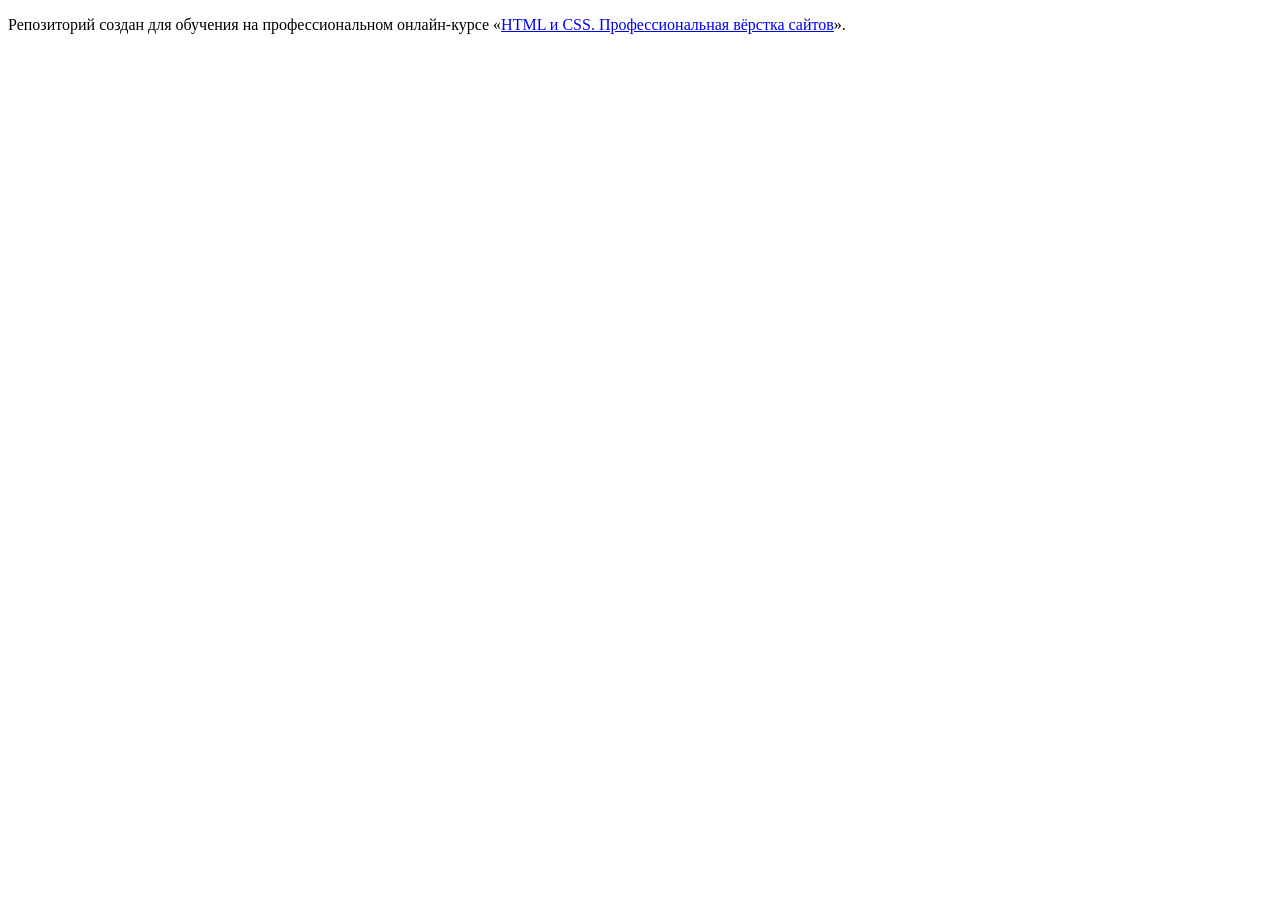
==== index.html @ 5b85fe8b ":hatching_chick:" ====
<!DOCTYPE html>
<html lang="ru">
  <head>
    <meta charset="utf-8">
    <title>HTML Academy: Седона</title>
  </head>
  <body>

    <p>Репозиторий создан для обучения на профессиональном онлайн‑курсе «<a href="https://htmlacademy.ru/intensive/htmlcss">HTML и CSS. Профессиональная вёрстка сайтов</a>».</p>

  </body>
</html>
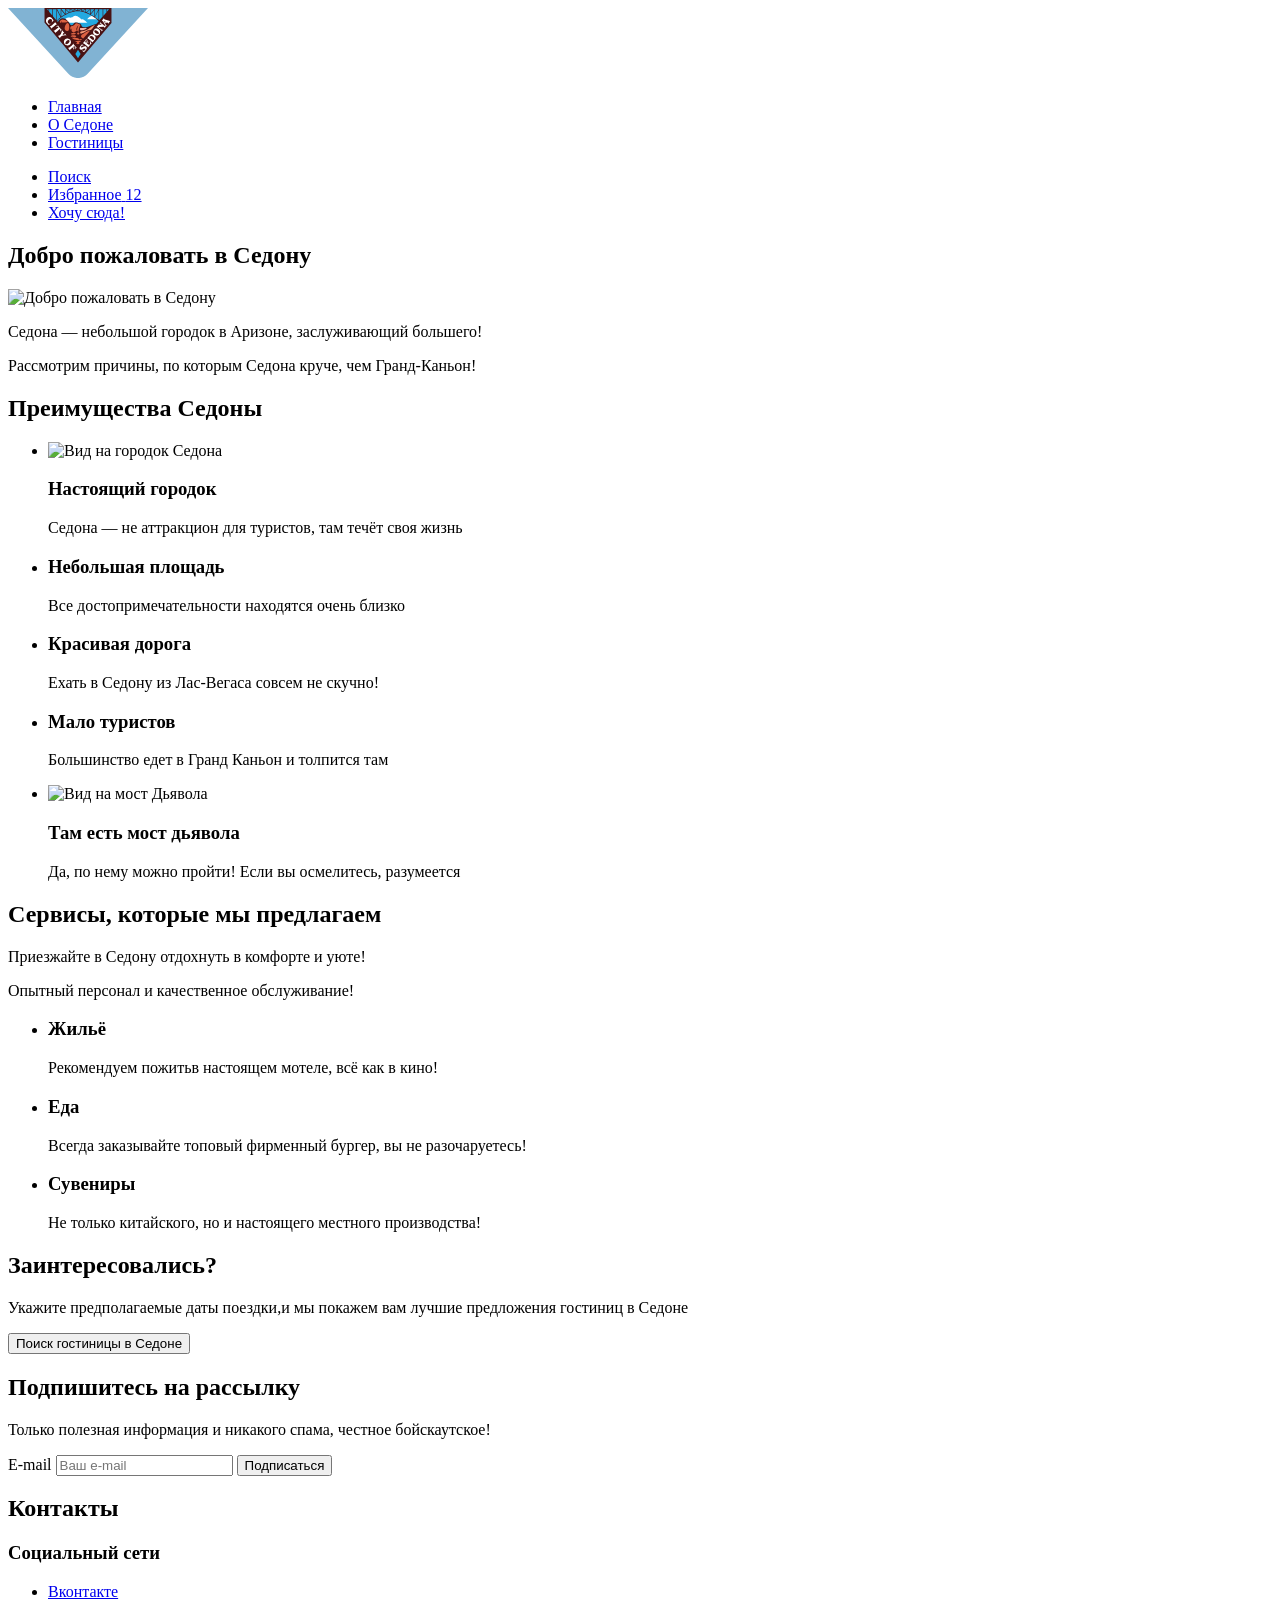
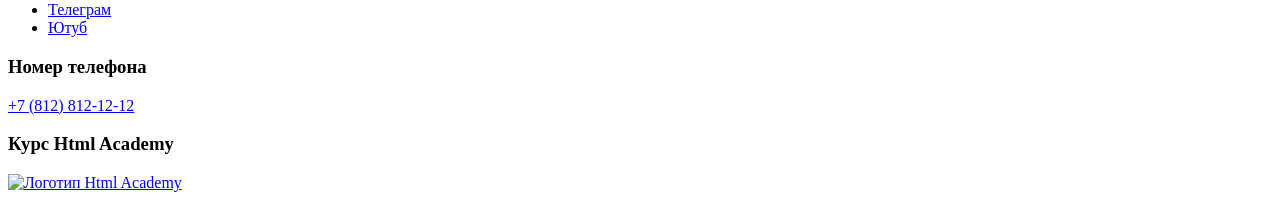
==== commit 62d00ea1: "Добавление резметки страниц" ====
--- a/index.html
+++ b/index.html
@@ -1,12 +1,170 @@
 <!DOCTYPE html>
 <html lang="ru">
+
   <head>
     <meta charset="utf-8">
+    <meta name="viewport" content="width=device-width, initial-scale=1">
     <title>HTML Academy: Седона</title>
+    <link rel="stylesheet" href="css/style.css">
   </head>
+
   <body>
+    <header class="page-header" data-test="header">
+      <div class="page-header-logo">
+        <a href="index.html" class="page-header-logo-link">
+          <img src="img/logo-sedona.svg" alt="Логотип Седоны" class="page-header__logo-image">
+        </a>
+      </div>
+      <nav class="navigation">
+        <ul class="navigation-list">
+          <li class="navigation-item navigation-item-active">
+            <a href="index.html" class="navigation-link">Главная</a>
+          </li>
+          <li class="navigation-item">
+            <a href="#" class="navigation-link">О Седоне</a>
+          </li>
+          <li class="navigation-item">
+            <a href="hotels.html" class="navigation-link">Гостиницы</a>
+          </li>
+        </ul>
+        <ul class="navigation-list user-navigation-list">
+          <li class="navigation-item">
+            <a href="#" class="navigation-link">
+              <span class="visually-hidden">Поиск</span>
+            </a>
+          </li>
+          <li class="navigation-item">
+            <a href="#" class="navigation-link">
+              <span class="visually-hidden">Избранное</span>
+              <span class="user-navigation-subtext">12</span>
+            </a>
+          </li>
+          <li class="navigation-item">
+            <a href="#" class="navigation-link">Хочу сюда!</a>
+          </li>
+        </ul>
+      </nav>
+    </header>
 
-    <p>Репозиторий создан для обучения на профессиональном онлайн‑курсе «<a href="https://htmlacademy.ru/intensive/htmlcss">HTML и CSS. Профессиональная вёрстка сайтов</a>».</p>
+    <main class="main-index" data-test="main">
+      <section class="hero-container" data-test="hero">
+        <h1 class="visually-hidden">Добро пожаловать в Седону</h1>
+        <img class="hero-image" src="img/index-img/welcome-img.svg" alt="Добро пожаловать в Седону">
+        <p class="hero-text">Седона — небольшой городок в Аризоне,
+          заслуживающий большего!</p>
+        <p class="hero-subtext">Рассмотрим причины, по которым Седона круче, чем Гранд-Каньон!</p>
+      </section>
+      <section class="sedona-advantages" data-test="advantages">
+        <h2 class="visually-hidden">Преимущества Седоны</h2>
+        <ul class="sedona-advantages-list">
+          <li class="sedona-advantages-item">
+            <img class="sedona-advantages-image" src="img/index-img/view-sedona-town.jpg" width="800" height="385"
+              alt="Вид на городок Седона">
+            <h3 class="sedona-advantages-title">Настоящий городок</h3>
+            <p class="sedona-advantages-description">Седона — не аттракцион для туристов, там течёт своя жизнь</p>
+          </li>
+          <li class="sedona-advantages-item">
+            <h3 class="sedona-advantages-title">Небольшая площадь</h3>
+            <p class="sedona-advantages-description">Все достопримечательности находятся очень близко</p>
+          </li>
+          <li class="sedona-advantages-item">
+            <h3 class="sedona-advantages-title">Красивая дорога</h3>
+            <p class="sedona-advantages-description">Ехать в Седону из Лас-Вегаса совсем не скучно!</p>
+          </li>
+          <li class="sedona-advantages-item">
+            <h3 class="sedona-advantages-title">Мало туристов</h3>
+            <p class="sedona-advantages-description">Большинство едет в Гранд Каньон и толпится там</p>
+          </li>
+          <li class="sedona-advantages-item">
+            <img class="sedona-advantages-image" src="img/index-img/devils-bridge.jpg" width="800" height="385"
+              alt="Вид на мост Дьявола">
+            <h3 class="sedona-advantages-title">Там есть мост дьявола</h3>
+            <p class="sedona-advantages-description">Да, по нему можно пройти! Если вы осмелитесь, разумеется</p>
+          </li>
+        </ul>
+      </section>
 
+      <section class="services" data-test="search">
+        <h2 class="visually-hidden">Сервисы, которые мы предлагаем</h2>
+        <p class="services-text">Приезжайте в Седону отдохнуть в комфорте и уюте!</p>
+        <p class="services-subtext">Опытный персонал и качественное обслуживание!</p>
+        <ul class="services-list">
+          <li class="services-item">
+            <h3 class="services-list-title">Жильё</h3>
+            <p class="services-item-text">Рекомендуем пожитьв настоящем мотеле, всё как в кино!</p>
+          </li>
+          <li class="services-item">
+            <h3 class="services-list-title">Еда</h3>
+            <p class="services-item-text">Всегда заказывайте
+              топовый фирменный бургер, вы не разочаруетесь!</p>
+          </li>
+          <li class="services-item">
+            <h3 class="services-list-title">Сувениры</h3>
+            <p class="services-item-text">Не только китайского,
+              но и настоящего местного производства!</p>
+          </li>
+        </ul>
+
+      </section>
+
+      <section class="hotel-search">
+        <h2 class="hotel-search-text">Заинтересовались?</h2>
+        <p class="hotel-search-subtext">Укажите предполагаемые даты поездки,и мы покажем вам лучшие предложения гостиниц
+          в Седоне</p>
+        <button class="button hotel-search-button" type="button">
+          <span class="hotel-search-button-text">Поиск гостиницы в Седоне</span>
+        </button>
+      </section>
+
+      <section class="subscription" data-test="subscribe">
+        <h2 class="subscription-title">Подпишитесь на рассылку</h2>
+        <p class="subscription-subtext">Только полезная информация и никакого спама, честное бойскаутское!</p>
+        <form class="subscription-form" action="https://echo.htmlacademy.ru/" method="POST">
+          <label class="visually-hidden" for="subscription-email">E-mail</label>
+          <input class="subscription-form-input" type="email" name="subscription-email" id="subscription-email"
+            placeholder="Ваш e-mail" required>
+          <button class="button subscription-form-button" type="submit">Подписаться</button>
+        </form>
+      </section>
+
+    </main>
+
+    <footer class="page-footer" data-test="footer">
+      <h2 class="visually-hidden">Контакты</h2>
+      <section class="page-footer-social">
+        <h3 class="visually-hidden">Социальный сети</h3>
+        <ul class="page-footer-social-list">
+          <li class="page-footer-social-item">
+            <a class="page-footer-social-link" href="https://vk.com/htmlacademy">
+              <span class="visually-hidden">Вконтакте</span>
+            </a>
+          </li>
+          <li class="page-footer-social-item">
+            <a class="page-footer-social-link" href="https://t.me/htmlacademy">
+              <span class="visually-hidden">Телеграм</span>
+            </a>
+          </li>
+          <li class="page-footer-social-item">
+            <a class="page-footer-social-link" href="https://www.youtube.com/user/htmlacademyru">
+              <span class="visually-hidden">Ютуб</span>
+            </a>
+          </li>
+        </ul>
+      </section>
+      <section class="page-footer-phone">
+        <h3 class="visually-hidden">Номер телефона</h3>
+        <a class="page-footer-phone-link" href="tel:+7812121212">+7 (812) 812-12-12</a>
+      </section>
+
+      <section class="page-footer-logo">
+        <h3 class="visually-hidden">Курс Html Academy</h3>
+        <a class="page-footer-logo-link" href="https://htmlacademy.ru/intensive/htmlcss" target="_blank"
+          rel="nofollow noopener">
+          <img class="page-footer-logo-image" src="img/footer-logo-sedona.svg" alt="Логотип Html Academy">
+        </a>
+      </section>
+
+    </footer>
   </body>
+
 </html>
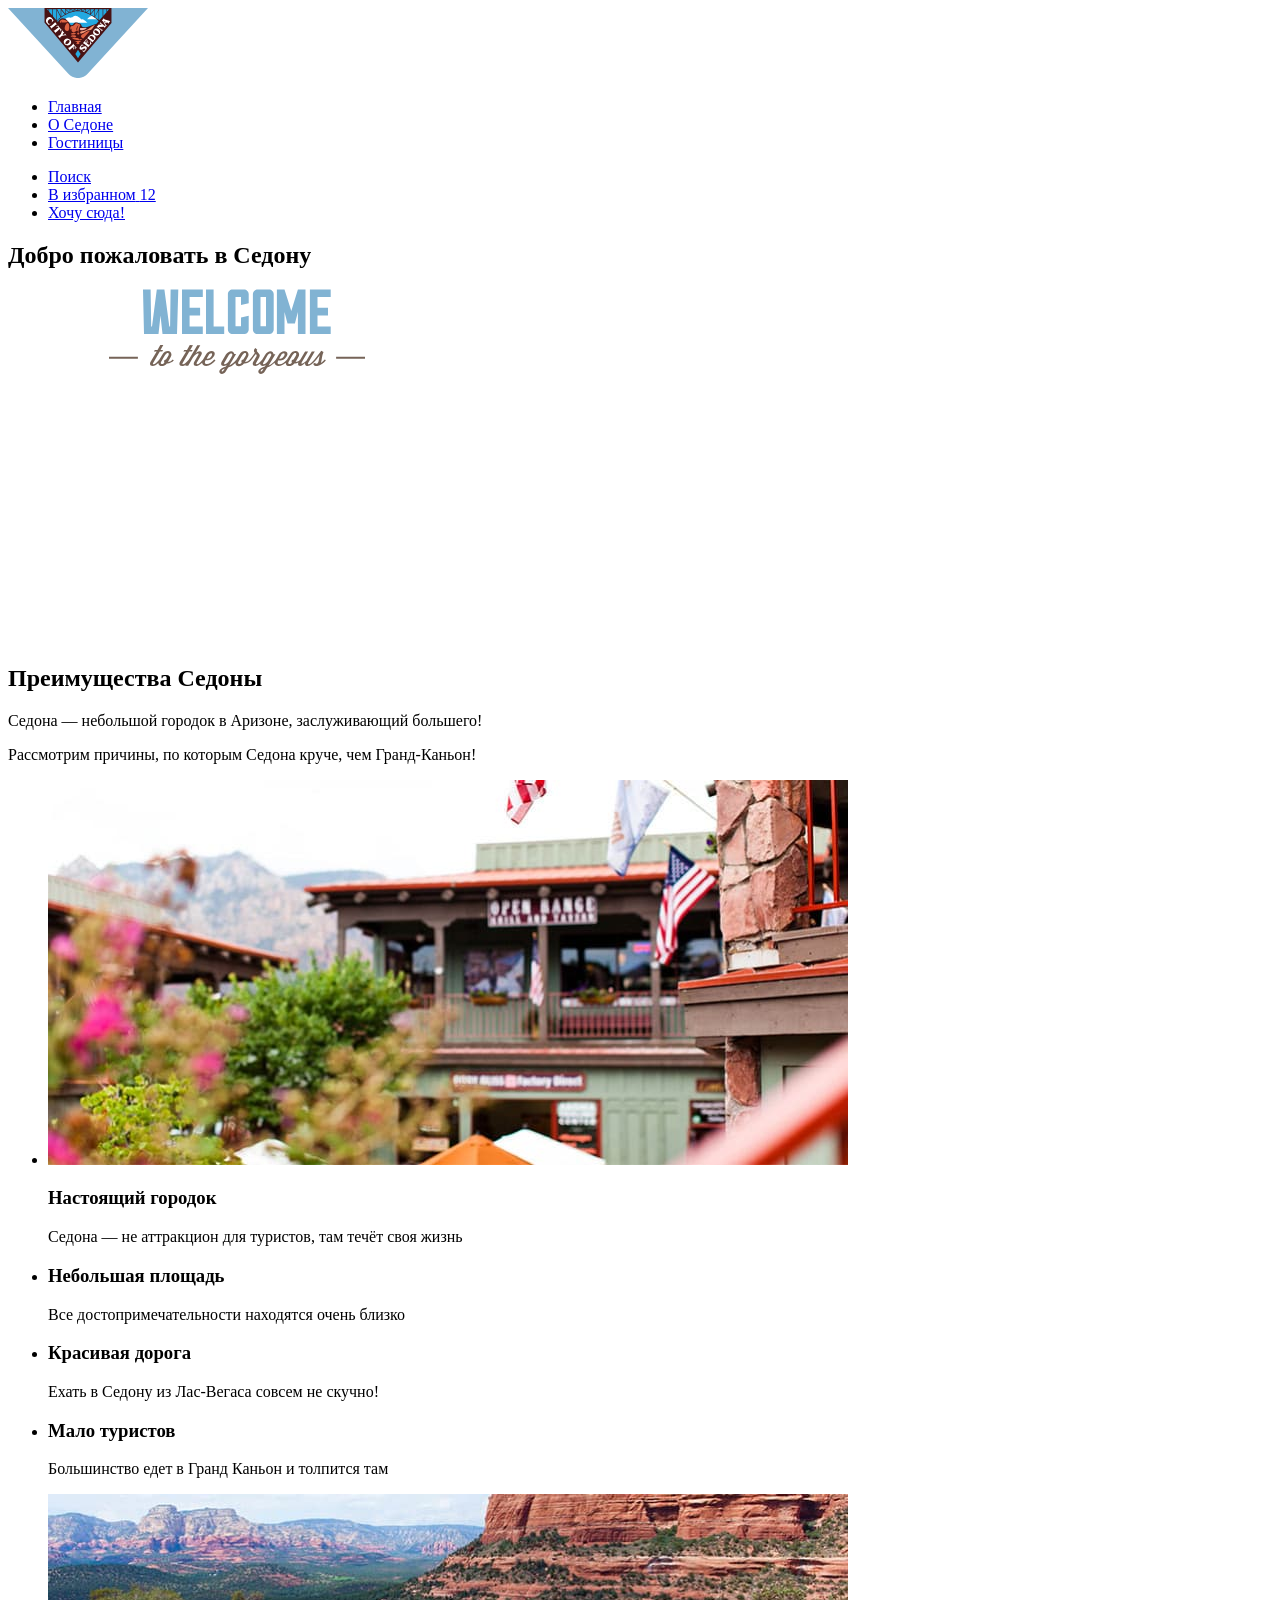
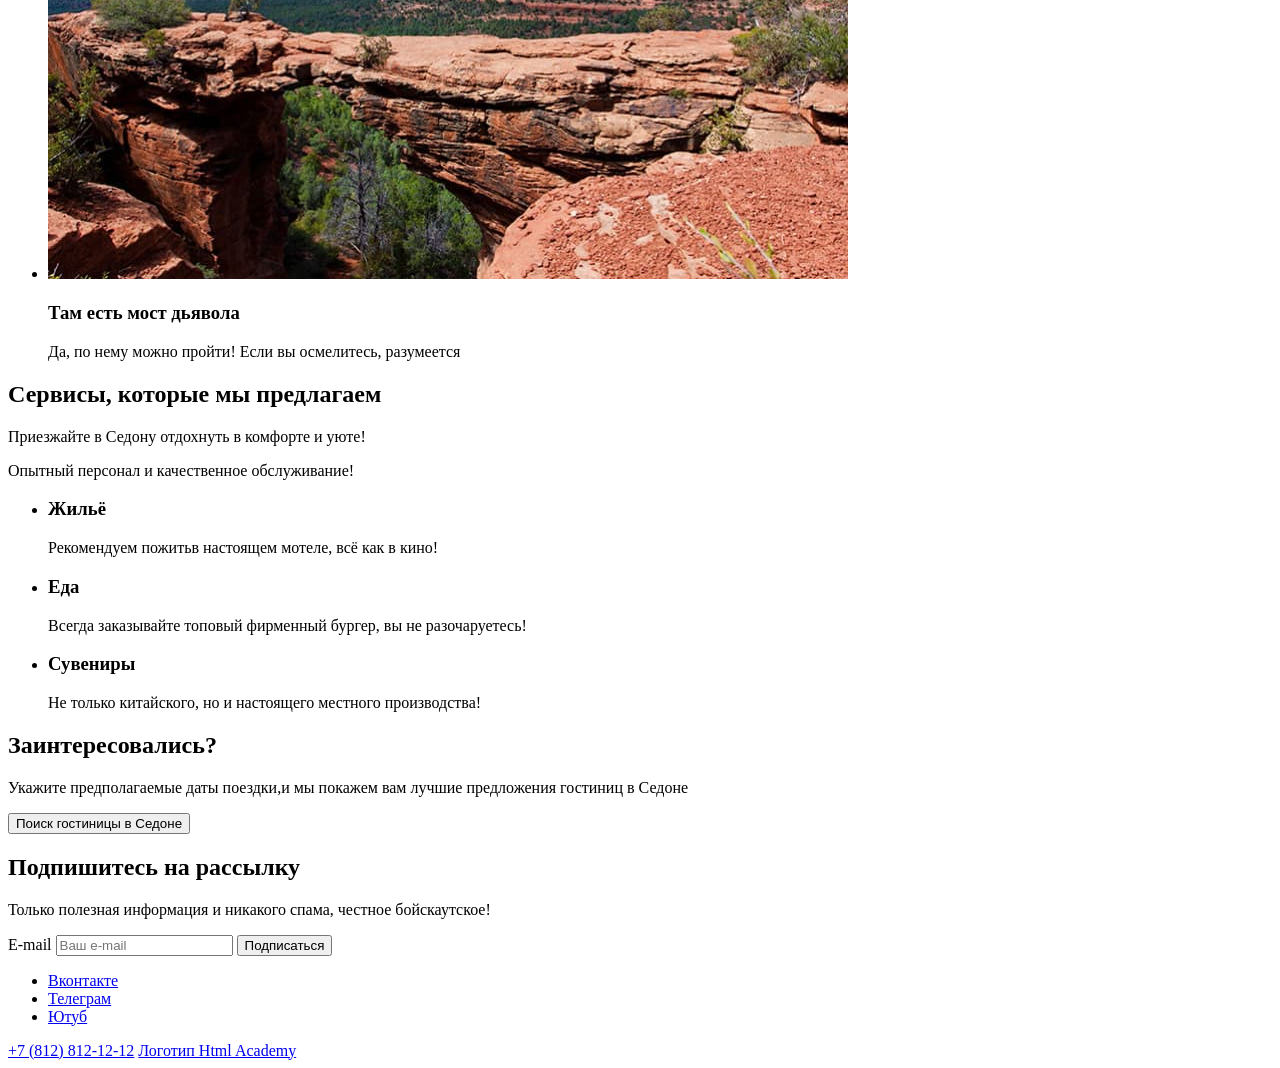
==== commit 28d175d1: "Правки верстки и добавление изображений" ====
--- a/index.html
+++ b/index.html
@@ -5,60 +5,59 @@
     <meta charset="utf-8">
     <meta name="viewport" content="width=device-width, initial-scale=1">
     <title>HTML Academy: Седона</title>
-    <link rel="stylesheet" href="css/style.css">
+    <link rel="stylesheet" href="styles/style.css">
   </head>
 
   <body>
     <header class="page-header" data-test="header">
-      <div class="page-header-logo">
-        <a href="index.html" class="page-header-logo-link">
-          <img src="img/logo-sedona.svg" alt="Логотип Седоны" class="page-header__logo-image">
-        </a>
-      </div>
+      <a class="page-header-logo-link" href="index.html">
+        <img class="page-header-logo-image" src="images/logo-sedona.svg" width="140" height="70" alt="Логотип Седоны">
+      </a>
       <nav class="navigation">
         <ul class="navigation-list">
-          <li class="navigation-item navigation-item-active">
-            <a href="index.html" class="navigation-link">Главная</a>
+          <li class="navigation-item">
+            <a class="navigation-link" href="index.html" aria-current="page">Главная</a>
           </li>
           <li class="navigation-item">
-            <a href="#" class="navigation-link">О Седоне</a>
+            <a class="navigation-link" href="#">О Седоне</a>
           </li>
           <li class="navigation-item">
-            <a href="hotels.html" class="navigation-link">Гостиницы</a>
+            <a class="navigation-link" href="hotels.html">Гостиницы</a>
           </li>
         </ul>
         <ul class="navigation-list user-navigation-list">
           <li class="navigation-item">
-            <a href="#" class="navigation-link">
+            <a class="navigation-link" href="#">
               <span class="visually-hidden">Поиск</span>
             </a>
           </li>
           <li class="navigation-item">
-            <a href="#" class="navigation-link">
-              <span class="visually-hidden">Избранное</span>
+            <a class="navigation-link" href="#">
+              <span class="visually-hidden">В избранном</span>
               <span class="user-navigation-subtext">12</span>
             </a>
           </li>
           <li class="navigation-item">
-            <a href="#" class="navigation-link">Хочу сюда!</a>
+            <a class="navigation-link" href="#">Хочу сюда!</a>
           </li>
         </ul>
       </nav>
     </header>
 
-    <main class="main-index" data-test="main">
+    <main class="main" data-test="main">
       <section class="hero-container" data-test="hero">
         <h1 class="visually-hidden">Добро пожаловать в Седону</h1>
-        <img class="hero-image" src="img/index-img/welcome-img.svg" alt="Добро пожаловать в Седону">
+        <img class="hero-image" src="images/index-images/welcome-phrase.svg" width="458" height="352"
+          alt="Welcome to the gorgeous Sedona, because the Grand Canyon sucks!">
+      </section>
+      <section class="sedona-advantages" data-test="advantages">
+        <h2 class="visually-hidden">Преимущества Седоны</h2>
         <p class="hero-text">Седона — небольшой городок в Аризоне,
           заслуживающий большего!</p>
         <p class="hero-subtext">Рассмотрим причины, по которым Седона круче, чем Гранд-Каньон!</p>
-      </section>
-      <section class="sedona-advantages" data-test="advantages">
-        <h2 class="visually-hidden">Преимущества Седоны</h2>
         <ul class="sedona-advantages-list">
           <li class="sedona-advantages-item">
-            <img class="sedona-advantages-image" src="img/index-img/view-sedona-town.jpg" width="800" height="385"
+            <img class="sedona-advantages-image" src="images/index-images/view-sedona-town.jpg" width="800" height="385"
               alt="Вид на городок Седона">
             <h3 class="sedona-advantages-title">Настоящий городок</h3>
             <p class="sedona-advantages-description">Седона — не аттракцион для туристов, там течёт своя жизнь</p>
@@ -76,7 +75,7 @@
             <p class="sedona-advantages-description">Большинство едет в Гранд Каньон и толпится там</p>
           </li>
           <li class="sedona-advantages-item">
-            <img class="sedona-advantages-image" src="img/index-img/devils-bridge.jpg" width="800" height="385"
+            <img class="sedona-advantages-image" src="images/index-images/devil-bridge.jpg" width="800" height="385"
               alt="Вид на мост Дьявола">
             <h3 class="sedona-advantages-title">Там есть мост дьявола</h3>
             <p class="sedona-advantages-description">Да, по нему можно пройти! Если вы осмелитесь, разумеется</p>
@@ -111,12 +110,10 @@
         <h2 class="hotel-search-text">Заинтересовались?</h2>
         <p class="hotel-search-subtext">Укажите предполагаемые даты поездки,и мы покажем вам лучшие предложения гостиниц
           в Седоне</p>
-        <button class="button hotel-search-button" type="button">
-          <span class="hotel-search-button-text">Поиск гостиницы в Седоне</span>
-        </button>
+        <button class="button hotel-search-button" type="button"> Поиск гостиницы в Седоне</button>
       </section>
 
-      <section class="subscription" data-test="subscribe">
+      <section class="subscription subscription-index" data-test="subscribe">
         <h2 class="subscription-title">Подпишитесь на рассылку</h2>
         <p class="subscription-subtext">Только полезная информация и никакого спама, честное бойскаутское!</p>
         <form class="subscription-form" action="https://echo.htmlacademy.ru/" method="POST">
@@ -130,40 +127,30 @@
     </main>
 
     <footer class="page-footer" data-test="footer">
-      <h2 class="visually-hidden">Контакты</h2>
-      <section class="page-footer-social">
-        <h3 class="visually-hidden">Социальный сети</h3>
-        <ul class="page-footer-social-list">
-          <li class="page-footer-social-item">
-            <a class="page-footer-social-link" href="https://vk.com/htmlacademy">
-              <span class="visually-hidden">Вконтакте</span>
-            </a>
-          </li>
-          <li class="page-footer-social-item">
-            <a class="page-footer-social-link" href="https://t.me/htmlacademy">
-              <span class="visually-hidden">Телеграм</span>
-            </a>
-          </li>
-          <li class="page-footer-social-item">
-            <a class="page-footer-social-link" href="https://www.youtube.com/user/htmlacademyru">
-              <span class="visually-hidden">Ютуб</span>
-            </a>
-          </li>
-        </ul>
-      </section>
-      <section class="page-footer-phone">
-        <h3 class="visually-hidden">Номер телефона</h3>
-        <a class="page-footer-phone-link" href="tel:+7812121212">+7 (812) 812-12-12</a>
-      </section>
+      <ul class="page-footer-social-list">
+        <li class="page-footer-social-item">
+          <a class="page-footer-social-link" href="https://vk.com/htmlacademy">
+            <span class="visually-hidden">Вконтакте</span>
+          </a>
+        </li>
+        <li class="page-footer-social-item">
+          <a class="page-footer-social-link" href="https://t.me/htmlacademy">
+            <span class="visually-hidden">Телеграм</span>
+          </a>
+        </li>
+        <li class="page-footer-social-item">
+          <a class="page-footer-social-link" href="https://www.youtube.com/user/htmlacademyru">
+            <span class="visually-hidden">Ютуб</span>
+          </a>
+        </li>
+      </ul>
 
-      <section class="page-footer-logo">
-        <h3 class="visually-hidden">Курс Html Academy</h3>
-        <a class="page-footer-logo-link" href="https://htmlacademy.ru/intensive/htmlcss" target="_blank"
-          rel="nofollow noopener">
-          <img class="page-footer-logo-image" src="img/footer-logo-sedona.svg" alt="Логотип Html Academy">
-        </a>
-      </section>
+      <a class="page-footer-phone-link" href="tel:+7812121212">+7 (812) 812-12-12</a>
 
+      <a class="page-footer-logo-link" href="https://htmlacademy.ru/intensive/htmlcss" target="_blank"
+        rel="noopener noreferrer">
+        <span class="visually-hidden">Логотип Html Academy</span>
+      </a>
     </footer>
   </body>
 
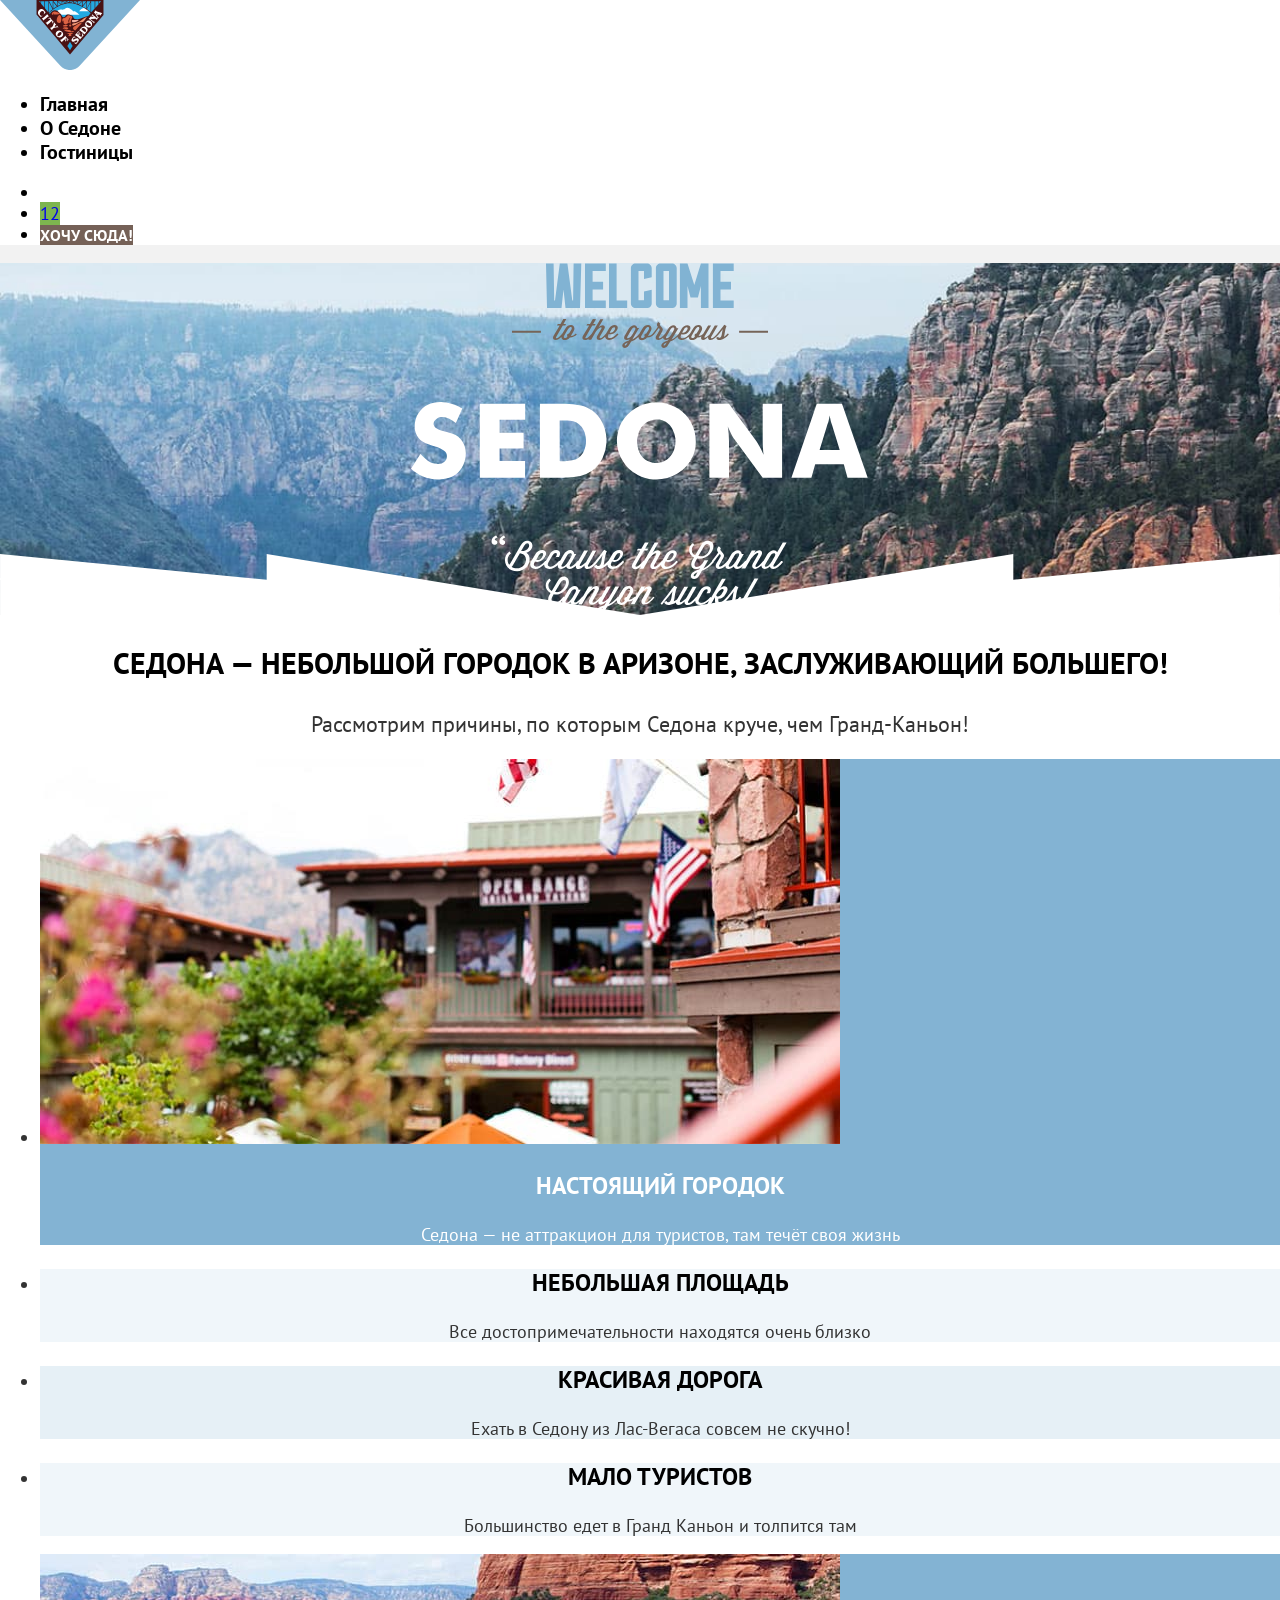
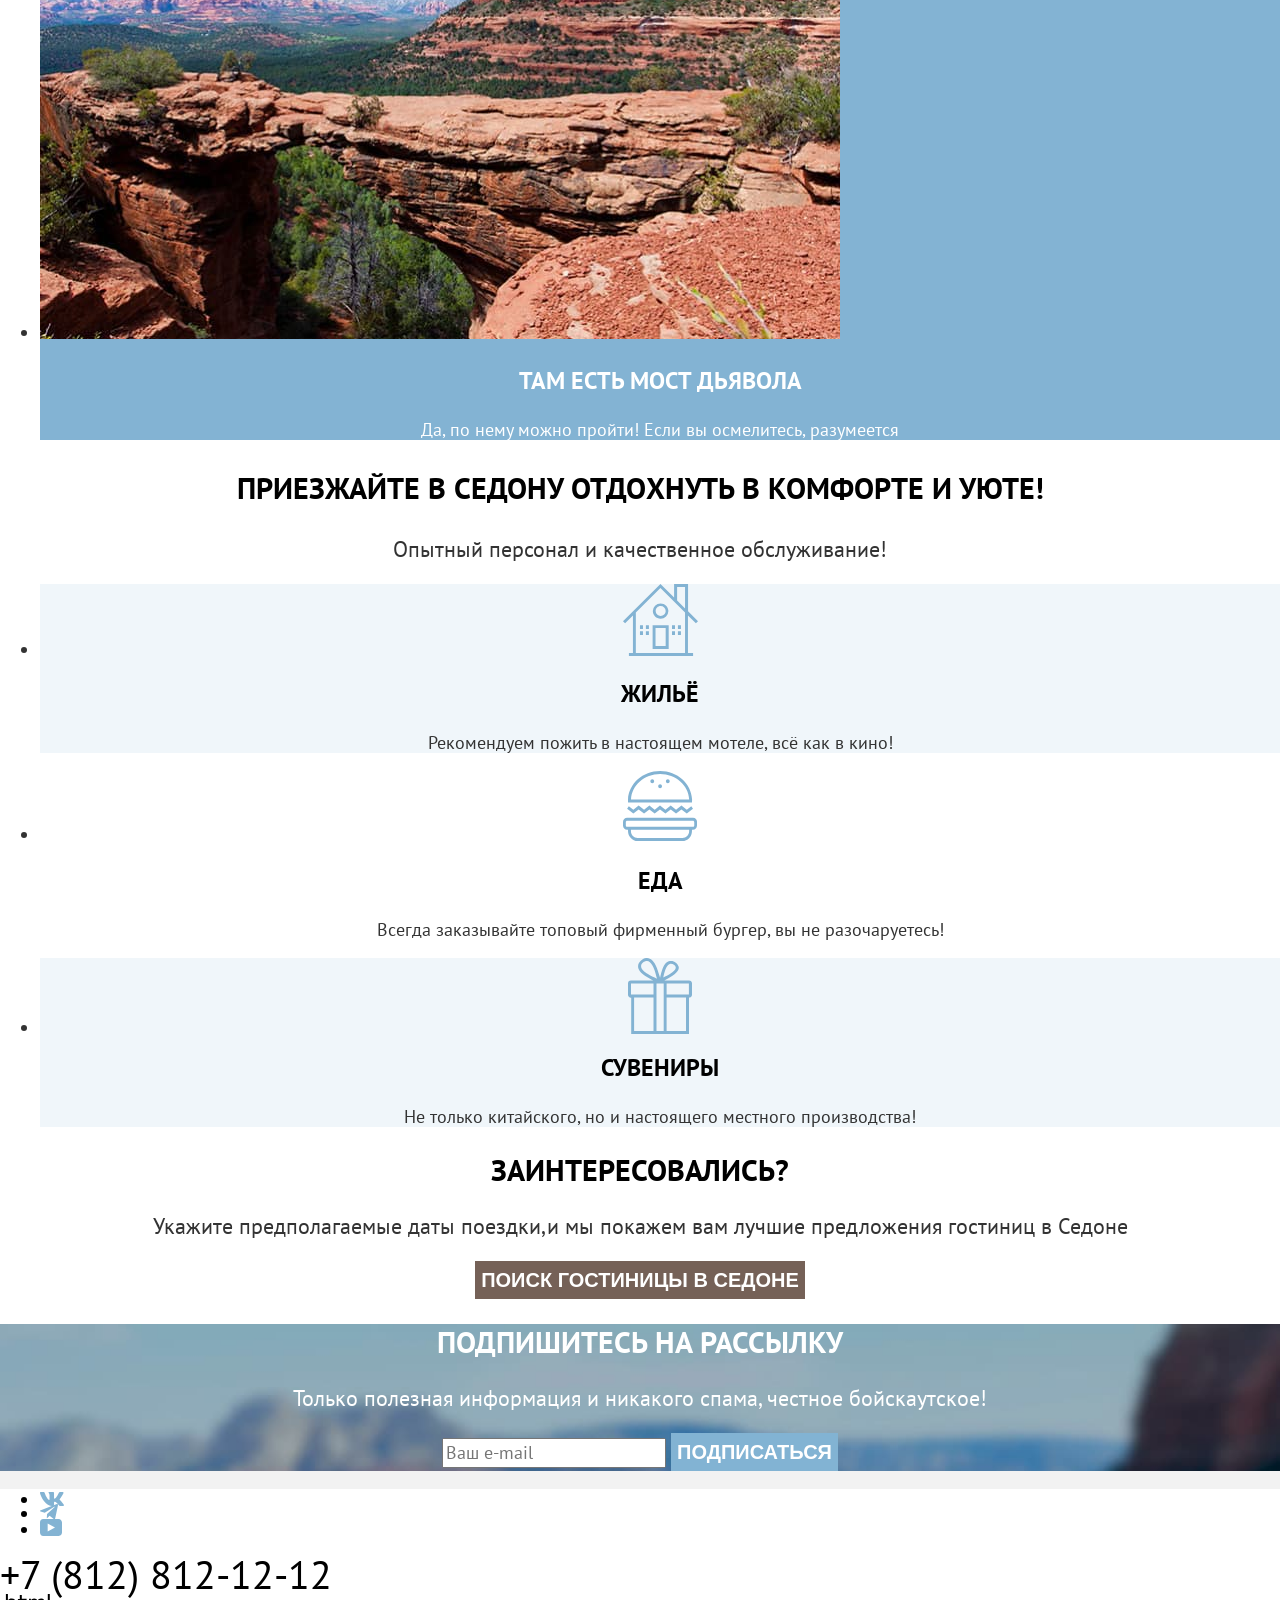
==== commit 043c66bc: "изменение папки images и базовая стилизация" ====
--- a/index.html
+++ b/index.html
@@ -5,13 +5,14 @@
     <meta charset="utf-8">
     <meta name="viewport" content="width=device-width, initial-scale=1">
     <title>HTML Academy: Седона</title>
-    <link rel="stylesheet" href="styles/style.css">
+    <link rel="stylesheet" href="styles/styles.css">
   </head>
 
   <body>
     <header class="page-header" data-test="header">
       <a class="page-header-logo-link" href="index.html">
-        <img class="page-header-logo-image" src="images/logo-sedona.svg" width="140" height="70" alt="Логотип Седоны">
+        <img class="page-header-logo-image" src="images/header-footer-icons/logo-sedona.svg" width="140" height="70"
+          alt="Логотип Седоны">
       </a>
       <nav class="navigation">
         <ul class="navigation-list">
@@ -27,18 +28,18 @@
         </ul>
         <ul class="navigation-list user-navigation-list">
           <li class="navigation-item">
-            <a class="navigation-link" href="#">
+            <a class="navigation-link-user" href="#">
               <span class="visually-hidden">Поиск</span>
             </a>
           </li>
           <li class="navigation-item">
-            <a class="navigation-link" href="#">
+            <a class="navigation-link-user" href="#">
               <span class="visually-hidden">В избранном</span>
               <span class="user-navigation-subtext">12</span>
             </a>
           </li>
           <li class="navigation-item">
-            <a class="navigation-link" href="#">Хочу сюда!</a>
+            <a class="navigation-link-user button button-small button-brown" href="#">Хочу сюда!</a>
           </li>
         </ul>
       </nav>
@@ -52,52 +53,54 @@
       </section>
       <section class="sedona-advantages" data-test="advantages">
         <h2 class="visually-hidden">Преимущества Седоны</h2>
-        <p class="hero-text">Седона — небольшой городок в Аризоне,
+        <p class="hero-text text-center">Седона — небольшой городок в Аризоне,
           заслуживающий большего!</p>
-        <p class="hero-subtext">Рассмотрим причины, по которым Седона круче, чем Гранд-Каньон!</p>
+        <p class="hero-subtext text-center">Рассмотрим причины, по которым Седона круче, чем Гранд-Каньон!</p>
         <ul class="sedona-advantages-list">
           <li class="sedona-advantages-item">
             <img class="sedona-advantages-image" src="images/index-images/view-sedona-town.jpg" width="800" height="385"
               alt="Вид на городок Седона">
-            <h3 class="sedona-advantages-title">Настоящий городок</h3>
-            <p class="sedona-advantages-description">Седона — не аттракцион для туристов, там течёт своя жизнь</p>
+            <h3 class="sedona-advantages-title text-center">Настоящий городок</h3>
+            <p class="sedona-advantages-description text-center">Седона — не аттракцион для туристов, там течёт своя
+              жизнь</p>
           </li>
           <li class="sedona-advantages-item">
-            <h3 class="sedona-advantages-title">Небольшая площадь</h3>
-            <p class="sedona-advantages-description">Все достопримечательности находятся очень близко</p>
+            <h3 class="sedona-advantages-title text-center">Небольшая площадь</h3>
+            <p class="sedona-advantages-description text-center">Все достопримечательности находятся очень близко</p>
           </li>
           <li class="sedona-advantages-item">
-            <h3 class="sedona-advantages-title">Красивая дорога</h3>
-            <p class="sedona-advantages-description">Ехать в Седону из Лас-Вегаса совсем не скучно!</p>
+            <h3 class="sedona-advantages-title text-center">Красивая дорога</h3>
+            <p class="sedona-advantages-description text-center">Ехать в Седону из Лас-Вегаса совсем не скучно!</p>
           </li>
           <li class="sedona-advantages-item">
-            <h3 class="sedona-advantages-title">Мало туристов</h3>
-            <p class="sedona-advantages-description">Большинство едет в Гранд Каньон и толпится там</p>
+            <h3 class="sedona-advantages-title text-center">Мало туристов</h3>
+            <p class="sedona-advantages-description text-center">Большинство едет в Гранд Каньон и толпится там</p>
           </li>
           <li class="sedona-advantages-item">
             <img class="sedona-advantages-image" src="images/index-images/devil-bridge.jpg" width="800" height="385"
               alt="Вид на мост Дьявола">
-            <h3 class="sedona-advantages-title">Там есть мост дьявола</h3>
-            <p class="sedona-advantages-description">Да, по нему можно пройти! Если вы осмелитесь, разумеется</p>
+            <h3 class="sedona-advantages-title text-center">Там есть мост дьявола</h3>
+            <p class="sedona-advantages-description text-center">Да, по нему можно пройти! Если вы осмелитесь,
+              разумеется</p>
           </li>
         </ul>
       </section>
 
       <section class="services" data-test="search">
         <h2 class="visually-hidden">Сервисы, которые мы предлагаем</h2>
-        <p class="services-text">Приезжайте в Седону отдохнуть в комфорте и уюте!</p>
-        <p class="services-subtext">Опытный персонал и качественное обслуживание!</p>
+        <p class="services-text text-center">Приезжайте в Седону отдохнуть в комфорте и уюте!</p>
+        <p class="services-subtext text-center">Опытный персонал и качественное обслуживание!</p>
         <ul class="services-list">
-          <li class="services-item">
+          <li class="services-item text-center">
             <h3 class="services-list-title">Жильё</h3>
-            <p class="services-item-text">Рекомендуем пожитьв настоящем мотеле, всё как в кино!</p>
+            <p class="services-item-text">Рекомендуем пожить в настоящем мотеле, всё как в кино!</p>
           </li>
-          <li class="services-item">
+          <li class="services-item text-center">
             <h3 class="services-list-title">Еда</h3>
             <p class="services-item-text">Всегда заказывайте
               топовый фирменный бургер, вы не разочаруетесь!</p>
           </li>
-          <li class="services-item">
+          <li class="services-item text-center">
             <h3 class="services-list-title">Сувениры</h3>
             <p class="services-item-text">Не только китайского,
               но и настоящего местного производства!</p>
@@ -106,21 +109,24 @@
 
       </section>
 
-      <section class="hotel-search">
-        <h2 class="hotel-search-text">Заинтересовались?</h2>
-        <p class="hotel-search-subtext">Укажите предполагаемые даты поездки,и мы покажем вам лучшие предложения гостиниц
-          в Седоне</p>
-        <button class="button hotel-search-button" type="button"> Поиск гостиницы в Седоне</button>
+      <section class="hotel-search text-center">
+        <h2 class="hotel-search-text text-center">Заинтересовались?</h2>
+        <p class="hotel-search-subtext text-center">Укажите предполагаемые даты поездки,и мы покажем вам лучшие
+          предложения гостиниц в Седоне</p>
+        <button class="button big-button hotel-search-button button-brown" type="button"> Поиск гостиницы в
+          Седоне</button>
       </section>
 
-      <section class="subscription subscription-index" data-test="subscribe">
-        <h2 class="subscription-title">Подпишитесь на рассылку</h2>
-        <p class="subscription-subtext">Только полезная информация и никакого спама, честное бойскаутское!</p>
+      <section class="subscription-index text-center" data-test="subscribe">
+        <h2 class="subscription-title text-center">Подпишитесь на рассылку</h2>
+        <p class="subscription-subtext text-center">Только полезная информация и никакого спама, честное бойскаутское!
+        </p>
         <form class="subscription-form" action="https://echo.htmlacademy.ru/" method="POST">
           <label class="visually-hidden" for="subscription-email">E-mail</label>
           <input class="subscription-form-input" type="email" name="subscription-email" id="subscription-email"
             placeholder="Ваш e-mail" required>
-          <button class="button subscription-form-button" type="submit">Подписаться</button>
+          <button class="button big-button subscription-form-button text-center button-blue"
+            type="submit">Подписаться</button>
         </form>
       </section>
 
@@ -145,11 +151,11 @@
         </li>
       </ul>
 
-      <a class="page-footer-phone-link" href="tel:+7812121212">+7 (812) 812-12-12</a>
+      <a class="page-footer-phone-link text-center" href="tel:+7812121212">+7 (812) 812-12-12</a>
 
       <a class="page-footer-logo-link" href="https://htmlacademy.ru/intensive/htmlcss" target="_blank"
         rel="noopener noreferrer">
-        <span class="visually-hidden">Логотип Html Academy</span>
+        <span class="visually-hidden">Интенсив курса Html Academy</span>
       </a>
     </footer>
   </body>
--- a/styles/styles.css
+++ b/styles/styles.css
@@ -0,0 +1,297 @@
+@font-face {
+  font-family: "PT Sans";
+  font-style: normal;
+  font-weight: 400;
+  src: url("../fonts/ptsans-400.woff2") format("woff2");
+  font-display: swap;
+}
+
+@font-face {
+  font-family: "PT Sans";
+  font-style: normal;
+  font-weight: 700;
+  src: url("../fonts/ptsans-700.woff2") format("woff2");
+  font-display: swap;
+}
+
+body {
+  font-family: "PT Sans", sans-serif;
+  font-size: 18px;
+  line-height: 21px;
+  color: #333333;
+  background-color: #F2F2F2;
+  margin: 0;
+  font-weight: 400;
+}
+
+.main {
+  background-color: #ffffff;
+}
+
+.page-header {
+  color: #000000;
+  background-color: #ffffff;
+}
+
+.page-footer {
+  background-color: #ffffff;
+  color: #000000;
+}
+
+.navigation-link {
+  font-size: 20px;
+  line-height: 24px;
+  font-weight: 700;
+  color: inherit;
+  text-align: center;
+  text-decoration: none;
+}
+
+.navigation-link-user {
+  text-decoration: none;
+}
+
+.user-navigation-subtext {
+  background-color: #7DB54F;
+}
+
+/* оформление кнопок */
+.button {
+  text-transform: uppercase;
+  color: #ffffff;
+  font-weight: 700;
+  border: none;
+}
+
+.big-button {
+  font-size: 20px;
+  line-height: 36px;
+}
+
+.button-small {
+  font-size: 16px;
+  line-height: 20px;
+}
+
+.button-brown {
+  background-color: #756157;
+}
+
+.button-blue {
+  background-color: #82B3D3;
+}
+
+.button-reset {
+  background-color: transparent;
+}
+/* оформление кнопок */
+
+.hero-container {
+  background-color: rgb(40, 62, 77);;
+  background-image: url(../images/icons/image-detail.svg), url(../images/backgrounds/index-background.jpg);
+  background-repeat: no-repeat;
+  background-size: 100% auto, cover;
+  background-position: bottom, center center;
+}
+.hero-image {
+  margin: auto;
+  display: block;
+}
+
+.text-center {
+text-align: center;
+}
+
+.hero-text, .services-text, .hotel-search-text, .subscription-title, .founded-hotels-text {
+  font-size: 30px;
+  line-height: 36px;
+  font-weight: 700;
+  text-transform: uppercase;
+}
+.hero-text, .services-text, .hotel-search-text, .founded-hotels-text {
+  color: #000000;
+}
+
+.hero-subtext, .services-subtext, .hotel-search-subtext, .subscription-subtext {
+  font-size: 22px;
+  line-height: 26px;
+}
+
+.sedona-advantages-title, .services-list-title {
+  font-size: 24px;
+  line-height: 28px;
+  text-transform: uppercase;
+  font-weight: 700;
+  color: #000000;
+}
+
+.sedona-advantages-item:first-child .sedona-advantages-title,
+.sedona-advantages-item:last-child .sedona-advantages-title,
+.sedona-advantages-item:first-child .sedona-advantages-description,
+.sedona-advantages-item:last-child .sedona-advantages-description {
+  color: #ffffff;
+}
+
+.sedona-advantages-item, .services-item:first-child, .services-item:last-child {
+  background-color: rgba(131, 179, 211, 0.12);
+}
+.sedona-advantages-item:first-child, .sedona-advantages-item:last-child {
+  background-color: rgba(131, 179, 211, 1);
+}
+
+.sedona-advantages-item:nth-child(3) {
+  background-color: rgba(131, 179, 211, 0.2);
+}
+
+.services-item::before{
+  width: 75px;
+  height: 72px;
+  display: block;
+  margin: auto;
+}
+
+.services-item:first-child:before{
+  content: url(../images/icons/house.svg);
+
+}
+.services-item:nth-child(2):before{
+  content: url(../images/icons/food.svg);
+}
+.services-item:last-child:before{
+  content: url(../images/icons/souveniers.svg);
+}
+
+.subscription .subscription-title {
+ color: #000000
+}
+
+.subscription-index {
+  background-color: #5b5b5b;
+  background-image: url(../images/backgrounds/background-subscribe.jpg);
+  background-repeat: no-repeat;
+  background-size: 100% auto;
+  background-position: top;
+  color: #ffffff
+}
+
+.subscription-form-input {
+  font-family: "PT Sans", sans-serif;
+  font-size: 18px;
+  line-height: 24px;
+}
+
+.hotels-catalog {
+  background-color: #5b5b5b;
+  background-image: url(../images/backgrounds/filters-background.jpg);
+  background-repeat: no-repeat;
+  background-size: cover;
+  color: #ffffff;
+}
+
+.inner-hotels-title {
+  font-size: 60px;
+  font-weight: 700;
+  line-height: 78px;
+}
+.breadcrumbs-item-link {
+  font-size: 16px;
+  color: inherit;
+  text-decoration: none;
+}
+
+.breadcrumbs-home-link::before {
+  content: url(../images/icons/home.svg);
+  display: inline-block;
+  width: 13px;
+  height: 15px;
+}
+
+.catalog-filters-title {
+  font-size: 20px;
+  line-height: 24px;
+  font-weight: 700;
+}
+.control {
+  font-size: 18px;
+  line-height: 23px;
+}
+
+.select-control{
+  color: inherit;
+}
+
+.hotels-item-link {
+  text-decoration: none;
+}
+
+.hotels-item-title {
+  font-size: 24px;
+  line-height: 28px;
+  font-weight: 700;
+  color: #000000;
+}
+
+.hotels-item-star::before {
+  content: url(../images/icons/star.svg);
+  display: inline-block;
+  width: 18px;
+  height: 17px;
+}
+.hotels-item-score {
+  font-size: 16px;
+  line-height: 20px;
+  text-transform: uppercase;
+}
+
+.pagination-item-link[aria-current="page"] {
+  background-color: #F2F2F2;
+  color: #000000;
+}
+
+.pagination-item-link {
+  color: #ffffff;
+  font-weight: 700;
+  text-decoration: none;
+}
+
+/* Оформление футера */
+.page-footer-phone-link {
+  font-size: 40px;
+  line-height: 40px;
+  text-transform: uppercase;
+  color: #000000;
+  text-decoration: none;
+}
+
+/* Вопрос по поводу правильности(ссылки не кликабельные) */
+.page-footer-logo-link::before {
+  content: url(../images/header-footer-icons/footer-logo.svg);
+  width: 115px;
+  height: 33px;
+  display: block;
+}
+
+.page-footer-social-item:first-child:before{
+  content: url(../images/header-footer-icons/vk.svg);
+  width: 24px;
+  height: 14px;
+  display: block;
+
+}
+.page-footer-social-item:nth-child(2):before{
+  content: url(../images/header-footer-icons/telegram.svg);
+  width: 18px;
+  height: 16px;
+  display: block;
+}
+.page-footer-social-item:last-child:before{
+  content: url(../images/header-footer-icons/you-tube.svg);
+  width: 22px;
+  height: 17px;
+  display: block;
+}
+/* Оформление футера */
+
+.visually-hidden {
+  display: none;
+}
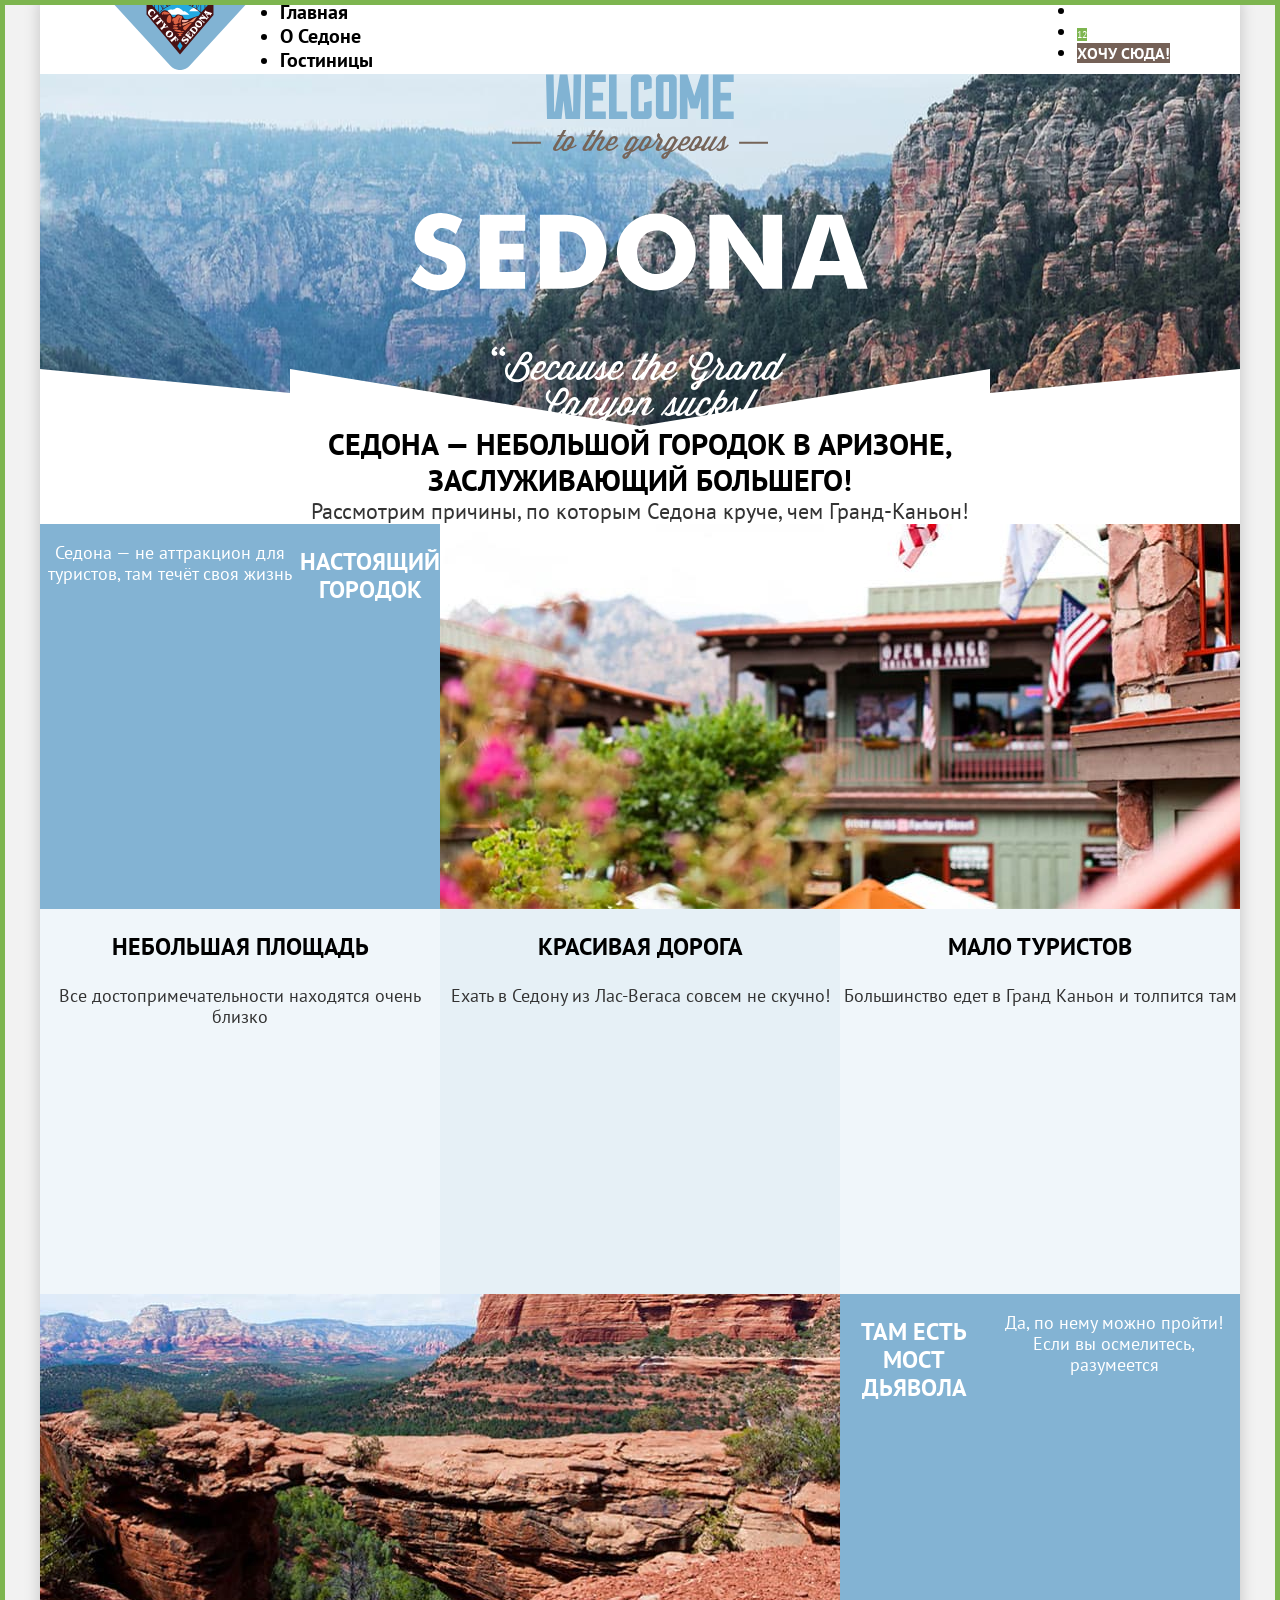
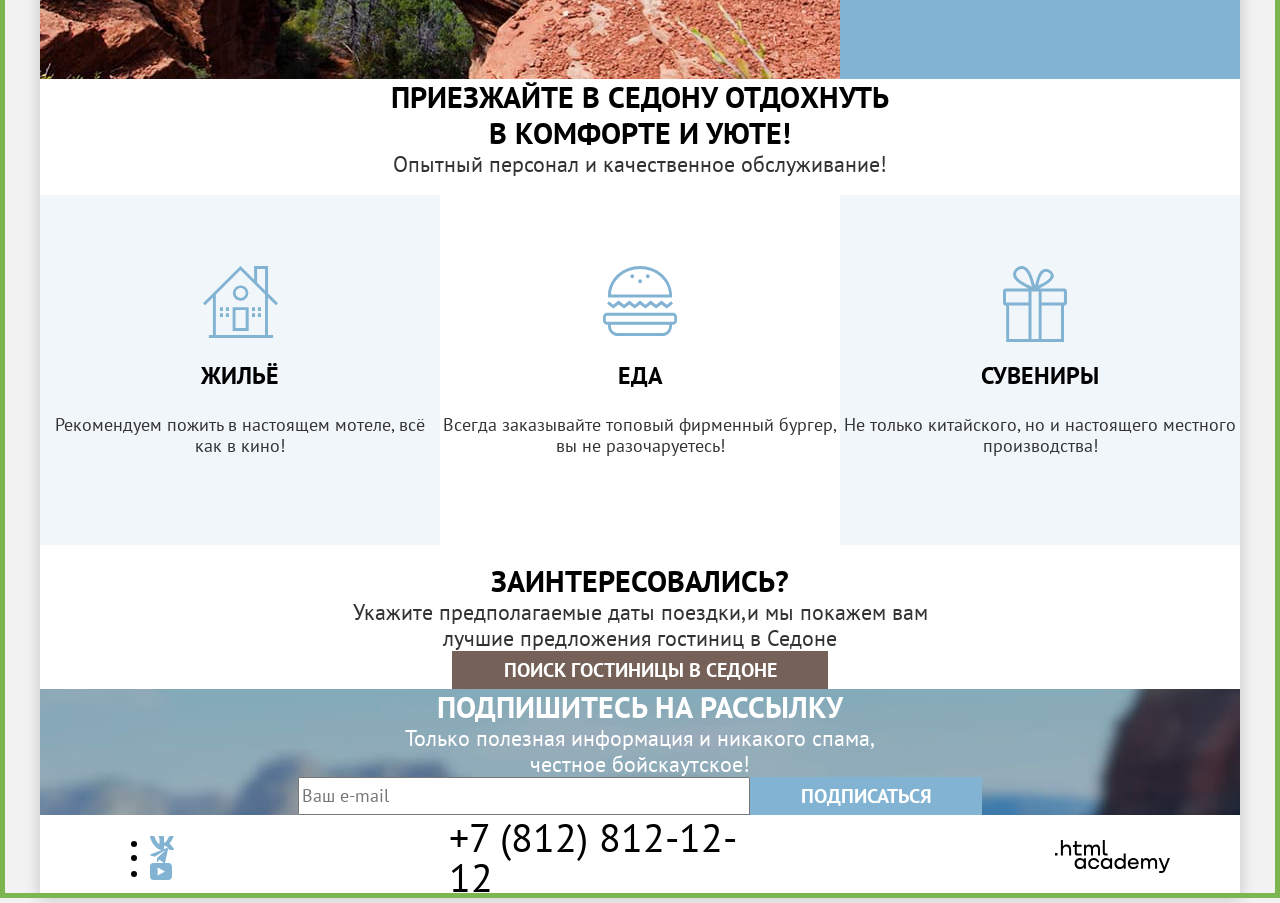
==== commit 03826da3: "Добавление крупных сеток" ====
--- a/index.html
+++ b/index.html
@@ -9,155 +9,159 @@
   </head>
 
   <body>
-    <header class="page-header" data-test="header">
-      <a class="page-header-logo-link" href="index.html">
-        <img class="page-header-logo-image" src="images/header-footer-icons/logo-sedona.svg" width="140" height="70"
-          alt="Логотип Седоны">
-      </a>
-      <nav class="navigation">
-        <ul class="navigation-list">
-          <li class="navigation-item">
-            <a class="navigation-link" href="index.html" aria-current="page">Главная</a>
-          </li>
-          <li class="navigation-item">
-            <a class="navigation-link" href="#">О Седоне</a>
-          </li>
-          <li class="navigation-item">
-            <a class="navigation-link" href="hotels.html">Гостиницы</a>
-          </li>
-        </ul>
-        <ul class="navigation-list user-navigation-list">
-          <li class="navigation-item">
-            <a class="navigation-link-user" href="#">
-              <span class="visually-hidden">Поиск</span>
-            </a>
-          </li>
-          <li class="navigation-item">
-            <a class="navigation-link-user" href="#">
-              <span class="visually-hidden">В избранном</span>
-              <span class="user-navigation-subtext">12</span>
-            </a>
-          </li>
-          <li class="navigation-item">
-            <a class="navigation-link-user button button-small button-brown" href="#">Хочу сюда!</a>
-          </li>
-        </ul>
-      </nav>
-    </header>
+    <div class="page-container">
+      <header class="page-header" data-test="header">
+        <nav class="navigation">
+          <a class="page-header-logo-link" href="index.html">
+            <img class="page-header-logo-image" src="/images/icons/logo-sedona.svg" width="140" height="70"
+              alt="Логотип Седоны">
+          </a>
+          <ul class="navigation-list">
+            <li class="navigation-item">
+              <a class="navigation-link" href="index.html" aria-current="page">Главная</a>
+            </li>
+            <li class="navigation-item">
+              <a class="navigation-link" href="#">О Седоне</a>
+            </li>
+            <li class="navigation-item">
+              <a class="navigation-link" href="hotels.html">Гостиницы</a>
+            </li>
+          </ul>
+          <ul class="navigation-list user-navigation-list">
+            <li class="navigation-item">
+              <a class="navigation-link-user" href="#">
+                <span class="visually-hidden">Поиск</span>
+              </a>
+            </li>
+            <li class="navigation-item">
+              <a class="navigation-link-user" href="#">
+                <span class="visually-hidden">В избранном</span>
+                <span class="user-navigation-subtext">12</span>
+              </a>
+            </li>
+            <li class="navigation-item">
+              <a class="navigation-link-user button small-size-button button-primary" href="#">Хочу сюда!</a>
+            </li>
+          </ul>
+        </nav>
+      </header>
 
-    <main class="main" data-test="main">
-      <section class="hero-container" data-test="hero">
-        <h1 class="visually-hidden">Добро пожаловать в Седону</h1>
-        <img class="hero-image" src="images/index-images/welcome-phrase.svg" width="458" height="352"
-          alt="Welcome to the gorgeous Sedona, because the Grand Canyon sucks!">
-      </section>
-      <section class="sedona-advantages" data-test="advantages">
-        <h2 class="visually-hidden">Преимущества Седоны</h2>
-        <p class="hero-text text-center">Седона — небольшой городок в Аризоне,
-          заслуживающий большего!</p>
-        <p class="hero-subtext text-center">Рассмотрим причины, по которым Седона круче, чем Гранд-Каньон!</p>
-        <ul class="sedona-advantages-list">
-          <li class="sedona-advantages-item">
-            <img class="sedona-advantages-image" src="images/index-images/view-sedona-town.jpg" width="800" height="385"
-              alt="Вид на городок Седона">
-            <h3 class="sedona-advantages-title text-center">Настоящий городок</h3>
-            <p class="sedona-advantages-description text-center">Седона — не аттракцион для туристов, там течёт своя
-              жизнь</p>
-          </li>
-          <li class="sedona-advantages-item">
-            <h3 class="sedona-advantages-title text-center">Небольшая площадь</h3>
-            <p class="sedona-advantages-description text-center">Все достопримечательности находятся очень близко</p>
-          </li>
-          <li class="sedona-advantages-item">
-            <h3 class="sedona-advantages-title text-center">Красивая дорога</h3>
-            <p class="sedona-advantages-description text-center">Ехать в Седону из Лас-Вегаса совсем не скучно!</p>
-          </li>
-          <li class="sedona-advantages-item">
-            <h3 class="sedona-advantages-title text-center">Мало туристов</h3>
-            <p class="sedona-advantages-description text-center">Большинство едет в Гранд Каньон и толпится там</p>
-          </li>
-          <li class="sedona-advantages-item">
-            <img class="sedona-advantages-image" src="images/index-images/devil-bridge.jpg" width="800" height="385"
-              alt="Вид на мост Дьявола">
-            <h3 class="sedona-advantages-title text-center">Там есть мост дьявола</h3>
-            <p class="sedona-advantages-description text-center">Да, по нему можно пройти! Если вы осмелитесь,
-              разумеется</p>
-          </li>
-        </ul>
-      </section>
+      <main class="main" data-test="main">
+        <section class="hero-container" data-test="hero">
+          <h1 class="visually-hidden">Добро пожаловать в Седону</h1>
+          <img class="hero-image" src="images/pictures/welcome-phrase.svg" width="458" height="352"
+            alt="Welcome to the gorgeous Sedona, because the Grand Canyon sucks!">
+        </section>
+        <section class="sedona-advantages" data-test="advantages">
+          <h2 class="visually-hidden">Преимущества Седоны</h2>
+          <p class="hero-text title">Седона — небольшой городок в Аризоне,
+            заслуживающий большего!</p>
+          <p class="hero-subtext subtext">Рассмотрим причины, по которым Седона круче, чем Гранд-Каньон!</p>
+          <ul class="sedona-advantages-list">
+            <li class="sedona-advantages-item sedona-advantages-first">
+              <img class="sedona-advantages-image" src="images/pictures/view-sedona-town.jpg" width="800" height="385"
+                alt="Вид на городок Седона">
+              <h3 class="sedona-advantages-title">Настоящий городок</h3>
+              <p class="sedona-advantages-description">Седона — не аттракцион для туристов, там течёт своя
+                жизнь</p>
+            </li>
+            <li class="sedona-advantages-item sedona-advantages-second">
+              <h3 class="sedona-advantages-title">Небольшая площадь</h3>
+              <p class="sedona-advantages-description">Все достопримечательности находятся очень близко</p>
+            </li>
+            <li class="sedona-advantages-item sedona-advantages-third">
+              <h3 class="sedona-advantages-title">Красивая дорога</h3>
+              <p class="sedona-advantages-description">Ехать в Седону из Лас-Вегаса совсем не скучно!</p>
+            </li>
+            <li class="sedona-advantages-item sedona-advantages-fourth">
+              <h3 class="sedona-advantages-title">Мало туристов</h3>
+              <p class="sedona-advantages-description">Большинство едет в Гранд Каньон и толпится там</p>
+            </li>
+            <li class="sedona-advantages-item sedona-advantages-fifth">
+              <img class="sedona-advantages-image" src="images/pictures/devil-bridge.jpg" width="800" height="385"
+                alt="Вид на мост Дьявола">
+              <h3 class="sedona-advantages-title">Там есть мост дьявола</h3>
+              <p class="sedona-advantages-description">Да, по нему можно пройти! Если вы осмелитесь,
+                разумеется</p>
+            </li>
+          </ul>
+        </section>
 
-      <section class="services" data-test="search">
-        <h2 class="visually-hidden">Сервисы, которые мы предлагаем</h2>
-        <p class="services-text text-center">Приезжайте в Седону отдохнуть в комфорте и уюте!</p>
-        <p class="services-subtext text-center">Опытный персонал и качественное обслуживание!</p>
-        <ul class="services-list">
-          <li class="services-item text-center">
-            <h3 class="services-list-title">Жильё</h3>
-            <p class="services-item-text">Рекомендуем пожить в настоящем мотеле, всё как в кино!</p>
-          </li>
-          <li class="services-item text-center">
-            <h3 class="services-list-title">Еда</h3>
-            <p class="services-item-text">Всегда заказывайте
-              топовый фирменный бургер, вы не разочаруетесь!</p>
-          </li>
-          <li class="services-item text-center">
-            <h3 class="services-list-title">Сувениры</h3>
-            <p class="services-item-text">Не только китайского,
-              но и настоящего местного производства!</p>
-          </li>
-        </ul>
+        <section class="services" data-test="search">
+          <h2 class="visually-hidden">Сервисы, которые мы предлагаем</h2>
+          <p class="services-text title">Приезжайте в Седону отдохнуть в комфорте и уюте!</p>
+          <p class="services-subtext subtext">Опытный персонал и качественное обслуживание!</p>
+          <ul class="services-list">
+            <li class="services-item">
+              <h3 class="services-list-title">Жильё</h3>
+              <p class="services-item-text">Рекомендуем пожить в настоящем мотеле, всё как в кино!</p>
+            </li>
+            <li class="services-item">
+              <h3 class="services-list-title">Еда</h3>
+              <p class="services-item-text">Всегда заказывайте
+                топовый фирменный бургер, вы не разочаруетесь!</p>
+            </li>
+            <li class="services-item">
+              <h3 class="services-list-title">Сувениры</h3>
+              <p class="services-item-text">Не только китайского,
+                но и настоящего местного производства!</p>
+            </li>
+          </ul>
 
-      </section>
+        </section>
 
-      <section class="hotel-search text-center">
-        <h2 class="hotel-search-text text-center">Заинтересовались?</h2>
-        <p class="hotel-search-subtext text-center">Укажите предполагаемые даты поездки,и мы покажем вам лучшие
-          предложения гостиниц в Седоне</p>
-        <button class="button big-button hotel-search-button button-brown" type="button"> Поиск гостиницы в
-          Седоне</button>
-      </section>
+        <section class="hotel-search">
+          <h2 class="hotel-search-text title">Заинтересовались?</h2>
+          <p class="hotel-search-subtext subtext">Укажите предполагаемые даты поездки,и мы покажем вам лучшие
+            предложения гостиниц в Седоне</p>
+          <button class="button big-size-button hotel-search-button button-primary" type="button"> Поиск гостиницы в
+            Седоне</button>
+        </section>
 
-      <section class="subscription-index text-center" data-test="subscribe">
-        <h2 class="subscription-title text-center">Подпишитесь на рассылку</h2>
-        <p class="subscription-subtext text-center">Только полезная информация и никакого спама, честное бойскаутское!
-        </p>
-        <form class="subscription-form" action="https://echo.htmlacademy.ru/" method="POST">
-          <label class="visually-hidden" for="subscription-email">E-mail</label>
-          <input class="subscription-form-input" type="email" name="subscription-email" id="subscription-email"
-            placeholder="Ваш e-mail" required>
-          <button class="button big-button subscription-form-button text-center button-blue"
-            type="submit">Подписаться</button>
-        </form>
-      </section>
+        <section class="subscription-index" data-test="subscribe">
+          <h2 class="subscription-title">Подпишитесь на рассылку</h2>
+          <p class="subscription-subtext subtext">Только полезная информация и никакого спама, честное бойскаутское!
+          </p>
+          <form class="subscription-form" action="https://echo.htmlacademy.ru/" method="POST">
+            <label class="visually-hidden" for="subscription-email">E-mail</label>
+            <input class="subscription-form-input" type="email" name="subscription-email" id="subscription-email"
+              placeholder="Ваш e-mail" required>
+            <button class="button big-size-button subscription-form-button button-secondary"
+              type="submit">Подписаться</button>
+          </form>
+        </section>
 
-    </main>
+      </main>
 
-    <footer class="page-footer" data-test="footer">
-      <ul class="page-footer-social-list">
-        <li class="page-footer-social-item">
-          <a class="page-footer-social-link" href="https://vk.com/htmlacademy">
-            <span class="visually-hidden">Вконтакте</span>
+      <footer class="page-footer" data-test="footer">
+        <div class="page-footer-wrapper">
+          <ul class="page-footer-social-list">
+            <li class="page-footer-social-item">
+              <a class="page-footer-social-link" href="https://vk.com/htmlacademy">
+                <span class="visually-hidden">Вконтакте</span>
+              </a>
+            </li>
+            <li class="page-footer-social-item">
+              <a class="page-footer-social-link" href="https://t.me/htmlacademy">
+                <span class="visually-hidden">Телеграм</span>
+              </a>
+            </li>
+            <li class="page-footer-social-item">
+              <a class="page-footer-social-link" href="https://www.youtube.com/user/htmlacademyru">
+                <span class="visually-hidden">Ютуб</span>
+              </a>
+            </li>
+          </ul>
+
+          <a class="page-footer-phone-link" href="tel:+7812121212">+7 (812) 812-12-12</a>
+
+          <a class="page-footer-logo-link" href="https://htmlacademy.ru/intensive/htmlcss" target="_blank"
+            rel="noopener noreferrer">
+            <span class="visually-hidden">Интенсив курса Html Academy</span>
           </a>
-        </li>
-        <li class="page-footer-social-item">
-          <a class="page-footer-social-link" href="https://t.me/htmlacademy">
-            <span class="visually-hidden">Телеграм</span>
-          </a>
-        </li>
-        <li class="page-footer-social-item">
-          <a class="page-footer-social-link" href="https://www.youtube.com/user/htmlacademyru">
-            <span class="visually-hidden">Ютуб</span>
-          </a>
-        </li>
-      </ul>
-
-      <a class="page-footer-phone-link text-center" href="tel:+7812121212">+7 (812) 812-12-12</a>
-
-      <a class="page-footer-logo-link" href="https://htmlacademy.ru/intensive/htmlcss" target="_blank"
-        rel="noopener noreferrer">
-        <span class="visually-hidden">Интенсив курса Html Academy</span>
-      </a>
-    </footer>
+        </div>
+      </footer>
+    </div>
   </body>
 
 </html>
--- a/styles/styles.css
+++ b/styles/styles.css
@@ -14,18 +14,38 @@
   font-display: swap;
 }
 
+*,
+*::before,
+*::after {
+  box-sizing: border-box;
+}
+
 body {
   font-family: "PT Sans", sans-serif;
   font-size: 18px;
   line-height: 21px;
   color: #333333;
-  background-color: #F2F2F2;
+  background-color: #f2f2f2;
+  font-weight: 400;
+  font-style: normal;
   margin: 0;
-  font-weight: 400;
+  /* для проверки высоты, потом убрать */
+  outline: 5px solid #7db54f;
+  outline-offset: -5px;
+}
+
+.page-container {
+  display: flex;
+  flex-direction: column;
+  width: 1200px;
+  margin: 0 auto;
+  box-shadow: 0 0 15px rgba(0, 0, 0, 0.2);
+  min-height: 100vh;
 }
 
 .main {
   background-color: #ffffff;
+  flex-grow: 1;
 }
 
 .page-header {
@@ -33,9 +53,26 @@
   background-color: #ffffff;
 }
 
-.page-footer {
-  background-color: #ffffff;
-  color: #000000;
+.navigation {
+  display: flex;
+  width: 1060px;
+  margin: 0 auto;
+}
+
+.navigation-list {
+  margin: 0;
+  padding: 0;
+  max-width: 440px;
+}
+
+.user-navigation-list {
+  max-width: 300px;
+  margin-left: auto;
+}
+
+.page-header-logo-link {
+  width: 140px;
+  margin-right: 30px;
 }
 
 .navigation-link {
@@ -43,7 +80,6 @@
   line-height: 24px;
   font-weight: 700;
   color: inherit;
-  text-align: center;
   text-decoration: none;
 }
 
@@ -52,33 +88,38 @@
 }
 
 .user-navigation-subtext {
-  background-color: #7DB54F;
+  background-color: #7db54f;
+  color: #ffffff;
+  font-size: 10px;
+  line-height: 10px;
 }
 
 /* оформление кнопок */
 .button {
+  font-family: inherit;
   text-transform: uppercase;
   color: #ffffff;
   font-weight: 700;
   border: none;
-}
-
-.big-button {
+  text-align: center;
+}
+
+.big-size-button {
   font-size: 20px;
   line-height: 36px;
 }
 
-.button-small {
+.small-size-button {
   font-size: 16px;
   line-height: 20px;
 }
 
-.button-brown {
+.button-primary {
   background-color: #756157;
 }
 
-.button-blue {
-  background-color: #82B3D3;
+.button-secondary {
+  background-color: #82b3d3;
 }
 
 .button-reset {
@@ -88,33 +129,75 @@
 
 .hero-container {
   background-color: rgb(40, 62, 77);;
-  background-image: url(../images/icons/image-detail.svg), url(../images/backgrounds/index-background.jpg);
+  background-image: url("../images/icons/image-detail.svg"), url("../images/backgrounds/index-background.jpg");
   background-repeat: no-repeat;
   background-size: 100% auto, cover;
   background-position: bottom, center center;
 }
 .hero-image {
-  margin: auto;
-  display: block;
-}
-
-.text-center {
-text-align: center;
-}
-
-.hero-text, .services-text, .hotel-search-text, .subscription-title, .founded-hotels-text {
+  margin: 0 auto;
+  display: block;
+}
+
+.title {
   font-size: 30px;
   line-height: 36px;
   font-weight: 700;
   text-transform: uppercase;
-}
-.hero-text, .services-text, .hotel-search-text, .founded-hotels-text {
-  color: #000000;
-}
-
-.hero-subtext, .services-subtext, .hotel-search-subtext, .subscription-subtext {
+  color: #000000;
+}
+
+.hero-text {
+  text-align: center;
+  width: 700px;
+  margin: 0 auto;
+}
+
+.hero-subtext {
+  width: 700px;
+  margin: 0 auto;
+}
+
+.subtext {
   font-size: 22px;
   line-height: 26px;
+  text-align: center
+}
+
+.sedona-advantages-list {
+  list-style: none;
+  margin: 0;
+  padding: 0;
+  display: grid;
+  grid-template-areas:
+    "first first first"
+    "second third fourth"
+    "fifth fifth fifth";
+  grid-template-columns: repeat(3, 400px);
+  grid-template-rows: repeat(3, 385px);
+}
+
+.sedona-advantages-first {
+  grid-area: first;
+  display: flex;
+  flex-direction: row-reverse;
+}
+
+.sedona-advantages-second {
+  grid-area: second;
+}
+
+.sedona-advantages-third {
+  grid-area: third;
+}
+
+.sedona-advantages-fourth {
+  grid-area: fourth;
+}
+
+.sedona-advantages-fifth {
+  grid-area: fifth;
+  display: flex;
 }
 
 .sedona-advantages-title, .services-list-title {
@@ -123,6 +206,7 @@
   text-transform: uppercase;
   font-weight: 700;
   color: #000000;
+  text-align: center;
 }
 
 .sedona-advantages-item:first-child .sedona-advantages-title,
@@ -132,33 +216,66 @@
   color: #ffffff;
 }
 
-.sedona-advantages-item, .services-item:first-child, .services-item:last-child {
+.sedona-advantages-item:nth-child(odd) {
+  background-color: rgba(131, 179, 211, 0.2);
+}
+
+.sedona-advantages-item:nth-child(even), .services-item:nth-child(odd) {
   background-color: rgba(131, 179, 211, 0.12);
 }
 .sedona-advantages-item:first-child, .sedona-advantages-item:last-child {
   background-color: rgba(131, 179, 211, 1);
 }
 
-.sedona-advantages-item:nth-child(3) {
-  background-color: rgba(131, 179, 211, 0.2);
-}
-
-.services-item::before{
+.sedona-advantages-description, .services-item-text {
+  text-align: center;
+}
+
+.services-text {
+  width: 515px;
+  margin: 0 auto;
+  text-align: center;
+}
+
+.services-subtext {
+   width: 515px;
+   margin: 0 auto;
+}
+
+.services-list {
+  display: flex;
+  list-style: none;
+  padding: 0;
+}
+
+.services-item {
+  width: 400px;
+  height: 350px;
+  align-content: center;
+}
+
+.services-item:first-child::before{
+  content: url("../images/icons/house.svg");
   width: 75px;
   height: 72px;
   display: block;
   margin: auto;
-}
-
-.services-item:first-child:before{
-  content: url(../images/icons/house.svg);
-
-}
-.services-item:nth-child(2):before{
-  content: url(../images/icons/food.svg);
-}
-.services-item:last-child:before{
-  content: url(../images/icons/souveniers.svg);
+
+}
+.services-item:nth-child(2)::before{
+  content: url("../images/icons/food.svg");
+  width: 75px;
+  height: 72px;
+  display: block;
+  margin: auto;
+}
+
+.services-item:last-child::before{
+  content: url("../images/icons/souveniers.svg");
+  width: 75px;
+  height: 72px;
+  display: block;
+  margin: auto;
 }
 
 .subscription .subscription-title {
@@ -167,31 +284,86 @@
 
 .subscription-index {
   background-color: #5b5b5b;
-  background-image: url(../images/backgrounds/background-subscribe.jpg);
+  background-image: url("../images/backgrounds/background-subscribe.jpg");
   background-repeat: no-repeat;
   background-size: 100% auto;
   background-position: top;
   color: #ffffff
 }
 
+.subscription-title {
+  font-size: 30px;
+  line-height: 36px;
+  font-weight: 700;
+  text-transform: uppercase;
+  text-align: center;
+  width: 500px;
+  margin: 0 auto;
+}
+
+.subscription-subtext {
+  width: 500px;
+  margin: 0 auto;
+}
+
+.subscription-form {
+  display: flex;
+  justify-content: center;
+}
+
 .subscription-form-input {
-  font-family: "PT Sans", sans-serif;
+  font-family: inherit;
   font-size: 18px;
   line-height: 24px;
+  width: 452px;
+}
+
+.subscription-form-button {
+  width: 232px;
+}
+
+.hotel-search,.subscription-index, .subscription {
+  text-align: center;
+}
+
+.hotel-search-text {
+  width: 600px;
+  margin: 0 auto;
+}
+.hotel-search-subtext {
+  width: 600px;
+  margin: 0 auto;
+}
+
+.hotel-search-button {
+  width: 376px;
+  margin: 0 auto;
 }
 
 .hotels-catalog {
   background-color: #5b5b5b;
-  background-image: url(../images/backgrounds/filters-background.jpg);
+  background-image: url("../images/backgrounds/filters-background.jpg");
   background-repeat: no-repeat;
   background-size: cover;
   color: #ffffff;
 }
 
+.inner-hotels-header {
+  width: 1060px;
+  margin: 0 auto;
+}
+
 .inner-hotels-title {
   font-size: 60px;
   font-weight: 700;
   line-height: 78px;
+}
+
+.breadcrumbs {
+  display: flex;
+  gap: 10px;
+  list-style: none;
+  padding: 0;
 }
 .breadcrumbs-item-link {
   font-size: 16px;
@@ -200,12 +372,27 @@
 }
 
 .breadcrumbs-home-link::before {
-  content: url(../images/icons/home.svg);
+  content: url("../images/icons/home.svg");
   display: inline-block;
   width: 13px;
   height: 15px;
 }
 
+.catalog-filters-group {
+  border: none;
+}
+
+.catalog-filters-list {
+  list-style: none;
+  padding: 0;
+}
+
+.catalog-filters {
+  display: flex;
+  width: 1060px;
+  margin: 0 auto;
+}
+
 .catalog-filters-title {
   font-size: 20px;
   line-height: 24px;
@@ -216,8 +403,52 @@
   line-height: 23px;
 }
 
+.catalog-filter-input {
+  font-family: inherit;
+  font-size: inherit;
+  line-height: 24px;
+  font-weight: 700;
+}
+
 .select-control{
   color: inherit;
+  font-family: inherit;
+  font-size: inherit;
+  line-height: inherit;
+  font-weight: inherit;
+}
+
+.founded-hotels {
+  width: 1060px;
+  margin: 0 auto;
+}
+
+.sorting-container {
+  display: flex;
+}
+
+.founded-hotels-text {
+  margin-right: auto;
+}
+
+.cards-order {
+  text-decoration: none;
+}
+
+.cards-view-card::before {
+  content: url("../images/icons/cards.svg");
+}
+
+.cards-view-big-card::before {
+  content: url("../images/icons/big-cards.svg");
+}
+
+.cards-view-list::before {
+  content: url("../images/icons/list.svg");
+}
+
+.hotels-item {
+  border: 1px solid #e5e5e5;
 }
 
 .hotels-item-link {
@@ -232,7 +463,7 @@
 }
 
 .hotels-item-star::before {
-  content: url(../images/icons/star.svg);
+  content: url("../images/icons/star.svg");
   display: inline-block;
   width: 18px;
   height: 17px;
@@ -243,8 +474,14 @@
   text-transform: uppercase;
 }
 
+.pagination {
+  display: flex;
+  gap: 8px;
+  list-style: none;
+}
+
 .pagination-item-link[aria-current="page"] {
-  background-color: #F2F2F2;
+  background-color: #f2f2f2;
   color: #000000;
 }
 
@@ -255,37 +492,58 @@
 }
 
 /* Оформление футера */
+
+.page-footer {
+  background-color: #ffffff;
+  color: #000000;
+}
+
+.page-footer-wrapper {
+  width: 1060px;
+  margin: 0 auto;
+  display: flex;
+  justify-content: space-between;
+  align-items: center;
+}
+
+.page-footer-social-list {
+  max-width: 200px;
+}
 .page-footer-phone-link {
   font-size: 40px;
   line-height: 40px;
   text-transform: uppercase;
   color: #000000;
   text-decoration: none;
-}
-
-/* Вопрос по поводу правильности(ссылки не кликабельные) */
+  width: 331px;
+}
+
+.page-footer-logo-link {
+   width: 115px;
+}
+
 .page-footer-logo-link::before {
-  content: url(../images/header-footer-icons/footer-logo.svg);
+  content: url("../images/icons/footer-logo.svg");
   width: 115px;
   height: 33px;
   display: block;
 }
 
-.page-footer-social-item:first-child:before{
-  content: url(../images/header-footer-icons/vk.svg);
+.page-footer-social-item:first-child a::before{
+  content: url("../images/icons/vk.svg");
   width: 24px;
   height: 14px;
   display: block;
 
 }
-.page-footer-social-item:nth-child(2):before{
-  content: url(../images/header-footer-icons/telegram.svg);
+.page-footer-social-item:nth-child(2) a::before{
+  content: url("../images/icons/telegram.svg");
   width: 18px;
   height: 16px;
   display: block;
 }
-.page-footer-social-item:last-child:before{
-  content: url(../images/header-footer-icons/you-tube.svg);
+.page-footer-social-item:last-child a::before{
+  content: url("../images/icons/you-tube.svg");
   width: 22px;
   height: 17px;
   display: block;
@@ -293,5 +551,14 @@
 /* Оформление футера */
 
 .visually-hidden {
-  display: none;
-}
+  position: absolute;
+  width: 1px;
+  height: 1px;
+  margin: -1px;
+  border: 0;
+  padding: 0;
+  white-space: nowrap;
+  clip-path: inset(100%);
+  clip: rect(0 0 0 0);
+  overflow: hidden;
+}
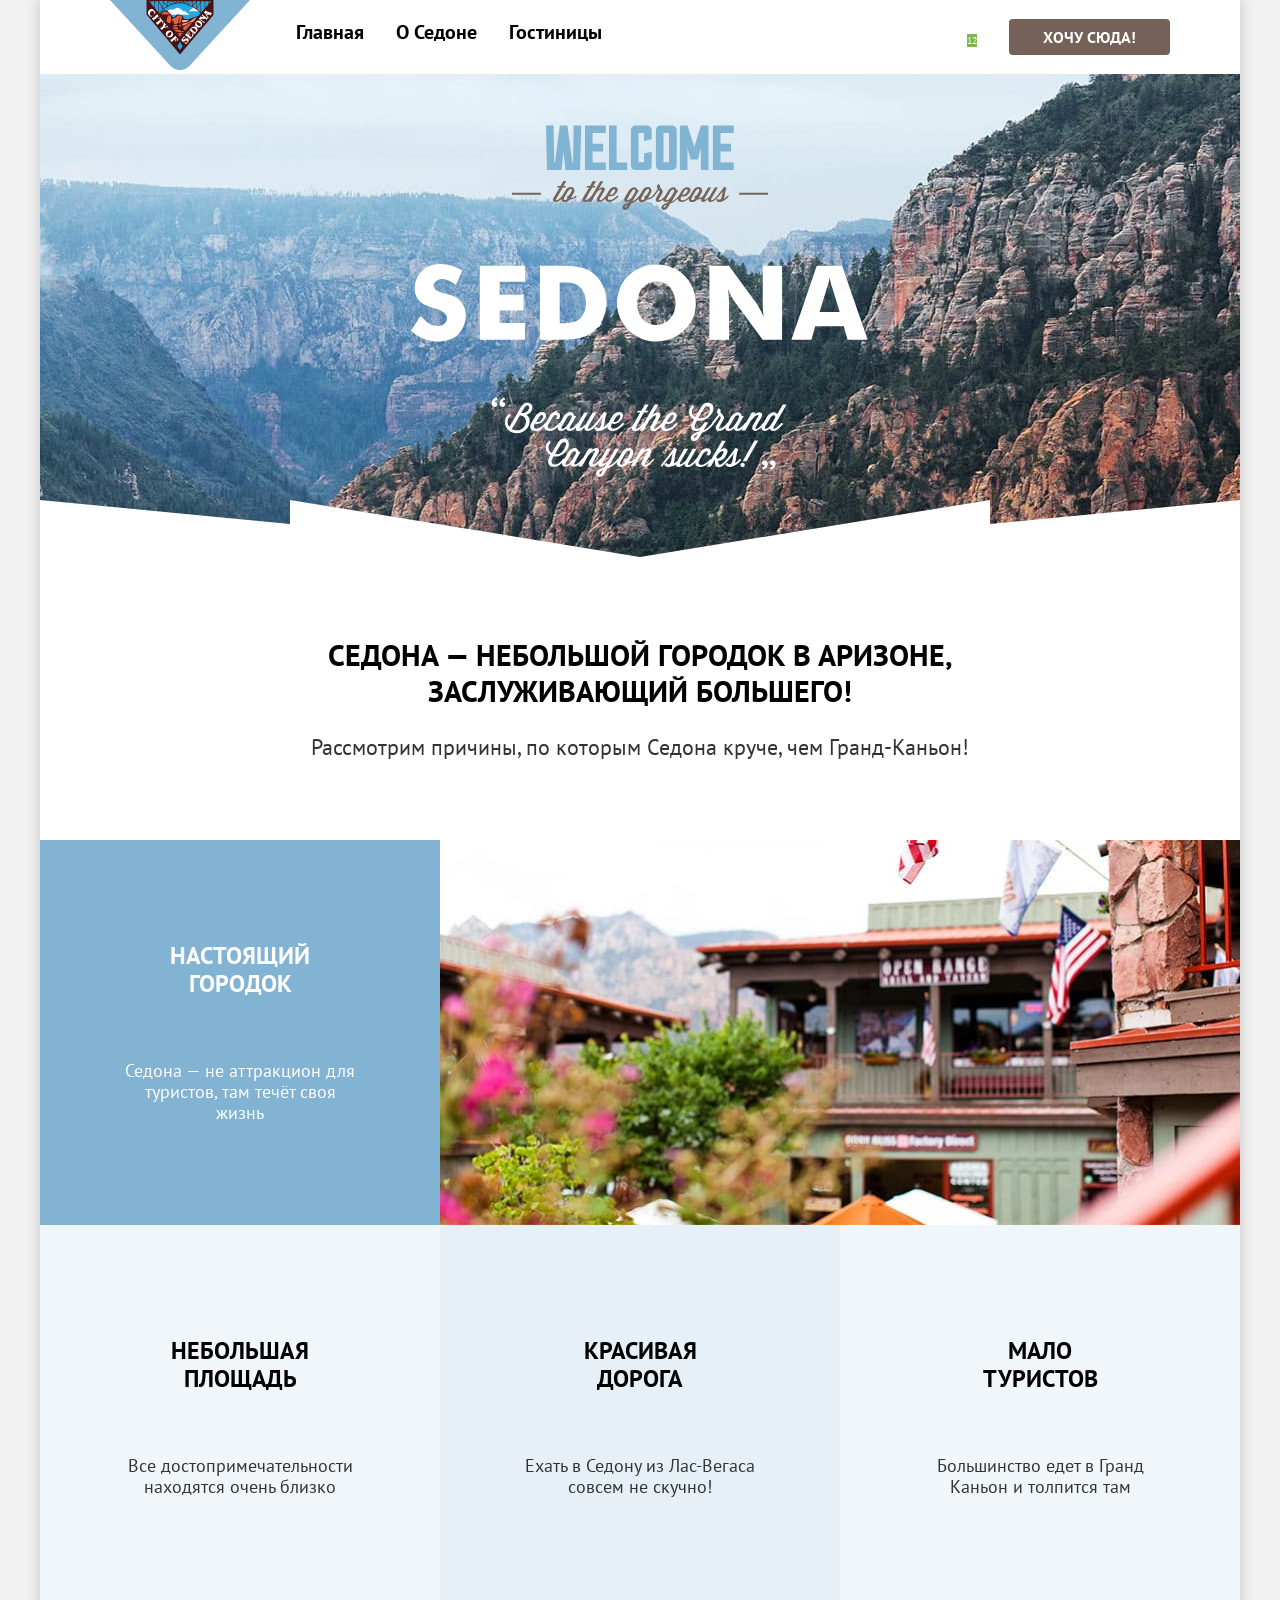
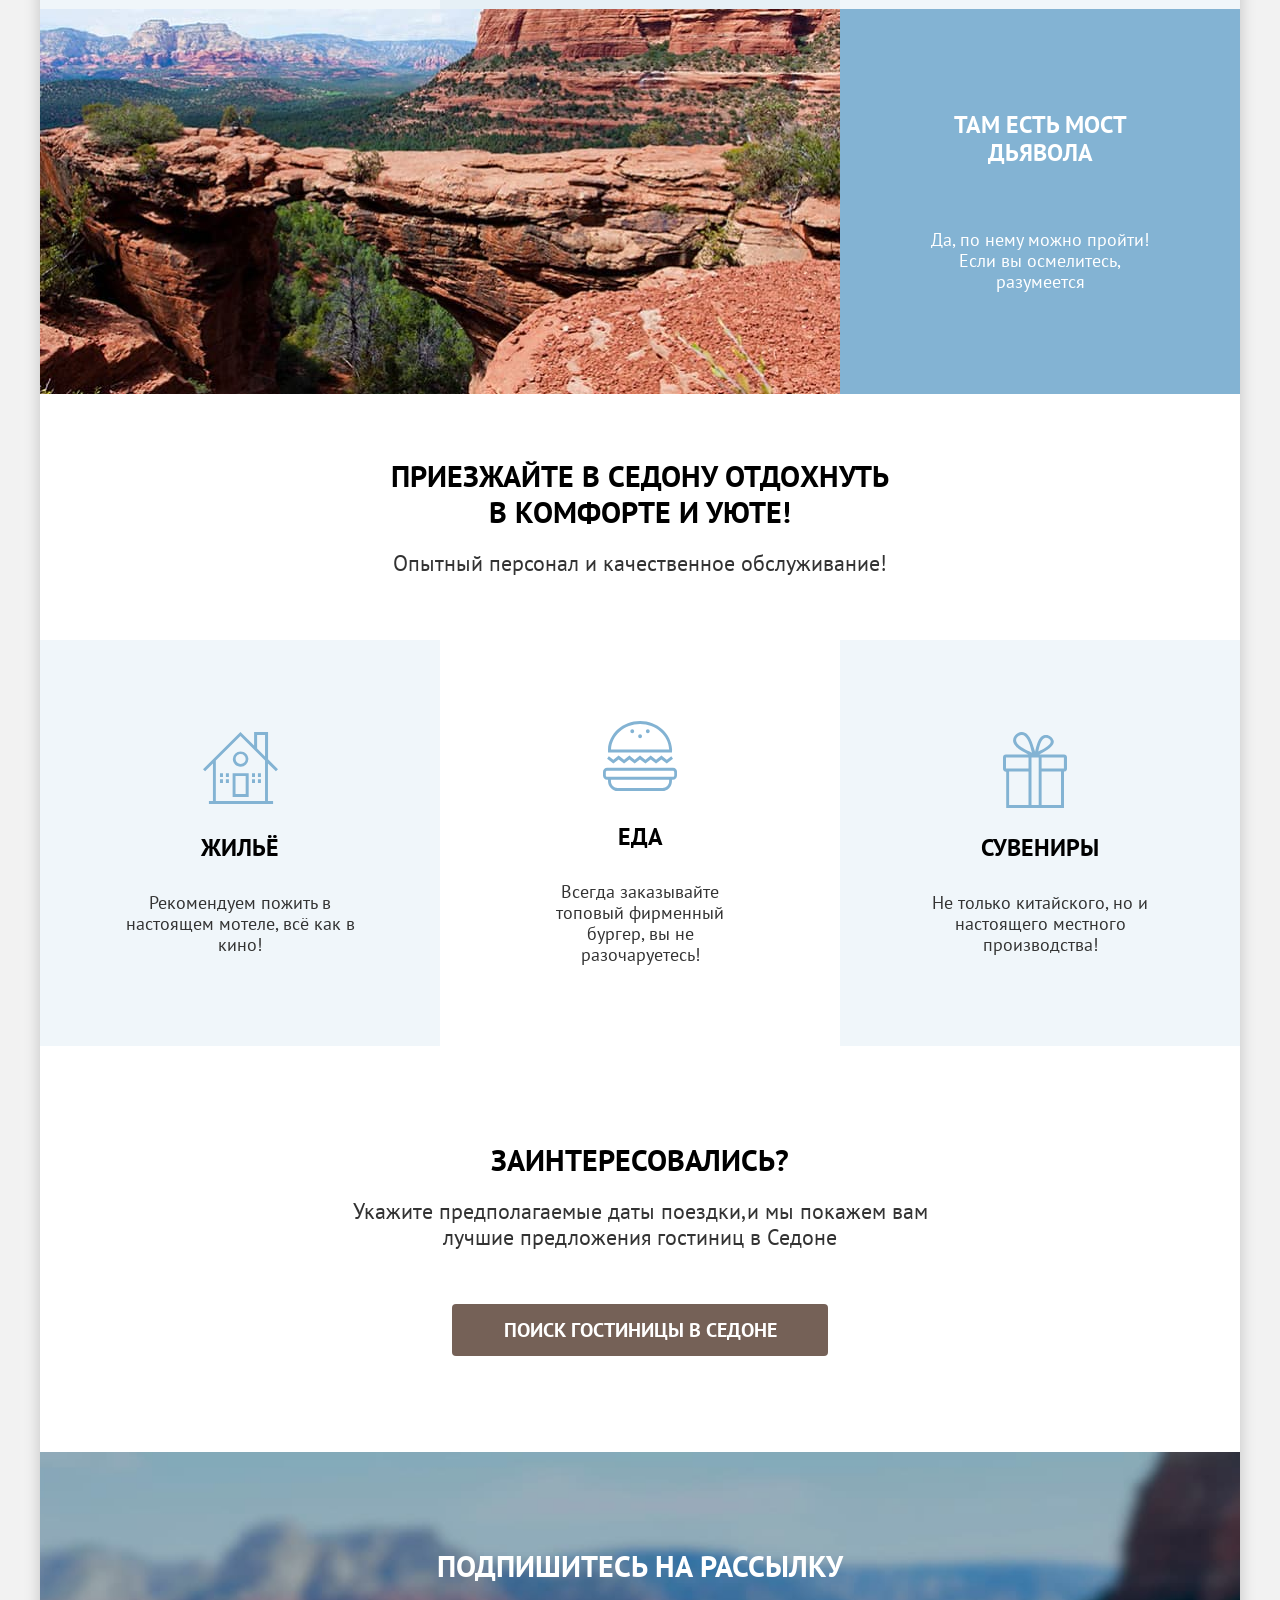
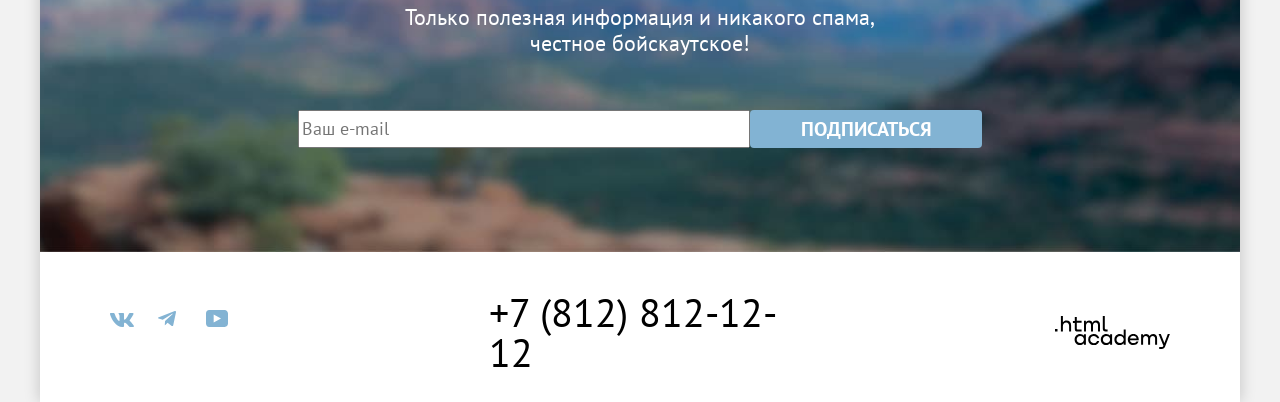
==== commit 00170a6e: "Добавлены мелкие сетки" ====
--- a/index.html
+++ b/index.html
@@ -13,7 +13,7 @@
       <header class="page-header" data-test="header">
         <nav class="navigation">
           <a class="page-header-logo-link" href="index.html">
-            <img class="page-header-logo-image" src="/images/icons/logo-sedona.svg" width="140" height="70"
+            <img class="page-header-logo-image" src="images/icons/logo-sedona.svg" width="140" height="70"
               alt="Логотип Седоны">
           </a>
           <ul class="navigation-list">
@@ -61,9 +61,11 @@
             <li class="sedona-advantages-item sedona-advantages-first">
               <img class="sedona-advantages-image" src="images/pictures/view-sedona-town.jpg" width="800" height="385"
                 alt="Вид на городок Седона">
-              <h3 class="sedona-advantages-title">Настоящий городок</h3>
-              <p class="sedona-advantages-description">Седона — не аттракцион для туристов, там течёт своя
-                жизнь</p>
+              <div class="sedona-advantages-text-container">
+                <h3 class="sedona-advantages-title">Настоящий городок</h3>
+                <p class="sedona-advantages-description">Седона — не аттракцион для туристов, там течёт своя
+                  жизнь</p>
+              </div>
             </li>
             <li class="sedona-advantages-item sedona-advantages-second">
               <h3 class="sedona-advantages-title">Небольшая площадь</h3>
@@ -80,9 +82,11 @@
             <li class="sedona-advantages-item sedona-advantages-fifth">
               <img class="sedona-advantages-image" src="images/pictures/devil-bridge.jpg" width="800" height="385"
                 alt="Вид на мост Дьявола">
-              <h3 class="sedona-advantages-title">Там есть мост дьявола</h3>
-              <p class="sedona-advantages-description">Да, по нему можно пройти! Если вы осмелитесь,
-                разумеется</p>
+              <div class="sedona-advantages-text-container">
+                <h3 class="sedona-advantages-title">Там есть мост дьявола</h3>
+                <p class="sedona-advantages-description">Да, по нему можно пройти! Если вы осмелитесь,
+                  разумеется</p>
+              </div>
             </li>
           </ul>
         </section>
--- a/styles/styles.css
+++ b/styles/styles.css
@@ -29,9 +29,6 @@
   font-weight: 400;
   font-style: normal;
   margin: 0;
-  /* для проверки высоты, потом убрать */
-  outline: 5px solid #7db54f;
-  outline-offset: -5px;
 }
 
 .page-container {
@@ -60,14 +57,18 @@
 }
 
 .navigation-list {
+  display: flex;
   margin: 0;
   padding: 0;
   max-width: 440px;
+  list-style-type: none;
+  flex-wrap: wrap;
 }
 
 .user-navigation-list {
   max-width: 300px;
   margin-left: auto;
+  align-items: center;
 }
 
 .page-header-logo-link {
@@ -81,10 +82,24 @@
   font-weight: 700;
   color: inherit;
   text-decoration: none;
+  padding: 20px 16px;
+  display: block;
 }
 
 .navigation-link-user {
   text-decoration: none;
+  display: block;
+  min-width: 20px;
+  min-height: 20px;
+}
+
+.navigation-link-user:not(.button) {
+  padding: 22px 12px;
+}
+
+.navigation-link-user.button {
+  padding: 8px 34px;
+  margin-left: 20px;
 }
 
 .user-navigation-subtext {
@@ -102,6 +117,7 @@
   font-weight: 700;
   border: none;
   text-align: center;
+  border-radius: 4px;
 }
 
 .big-size-button {
@@ -132,7 +148,9 @@
   background-image: url("../images/icons/image-detail.svg"), url("../images/backgrounds/index-background.jpg");
   background-repeat: no-repeat;
   background-size: 100% auto, cover;
-  background-position: bottom, center center;
+  background-position: bottom, center;
+  padding-top: 51px;
+  padding-bottom: 80px;
 }
 .hero-image {
   margin: 0 auto;
@@ -151,11 +169,13 @@
   text-align: center;
   width: 700px;
   margin: 0 auto;
+  margin-bottom: 25px;
 }
 
 .hero-subtext {
   width: 700px;
   margin: 0 auto;
+  margin-bottom: 80px;
 }
 
 .subtext {
@@ -163,27 +183,39 @@
   line-height: 26px;
   text-align: center
 }
+.sedona-advantages {
+  padding-top: 80px;
+}
+
+/* Уточнить про использование гридов */
 
 .sedona-advantages-list {
-  list-style: none;
-  margin: 0;
-  padding: 0;
-  display: grid;
-  grid-template-areas:
+  list-style-type: none;
+  margin: 0;
+  padding: 0;
+  display: flex;
+  flex-wrap: wrap;
+  /* grid-template-areas:
     "first first first"
     "second third fourth"
     "fifth fifth fifth";
   grid-template-columns: repeat(3, 400px);
-  grid-template-rows: repeat(3, 385px);
+  grid-template-rows: repeat(3, auto); */
+}
+
+.sedona-advantages-item:not(:first-child, :last-child) {
+    padding: 112px 85px;
+    flex-basis: 400px;
+    flex-grow: 1;
 }
 
 .sedona-advantages-first {
-  grid-area: first;
+  /* grid-area: first; */
   display: flex;
   flex-direction: row-reverse;
 }
 
-.sedona-advantages-second {
+/* .sedona-advantages-second {
   grid-area: second;
 }
 
@@ -193,20 +225,28 @@
 
 .sedona-advantages-fourth {
   grid-area: fourth;
-}
+} */
 
 .sedona-advantages-fifth {
-  grid-area: fifth;
-  display: flex;
-}
-
-.sedona-advantages-title, .services-list-title {
+  /* grid-area: fifth; */
+  display: flex;
+}
+
+.sedona-advantages-text-container {
+  align-self: center;
+  margin: 0 85px;
+}
+
+.sedona-advantages-title {
   font-size: 24px;
   line-height: 28px;
   text-transform: uppercase;
   font-weight: 700;
   color: #000000;
   text-align: center;
+  margin: 0 auto;
+  width: 175px;
+  margin-bottom: 62px;
 }
 
 .sedona-advantages-item:first-child .sedona-advantages-title,
@@ -229,29 +269,49 @@
 
 .sedona-advantages-description, .services-item-text {
   text-align: center;
+  margin: 0;
+}
+
+.services {
+  padding-top: 64px;
+}
+
+.services-list-title {
+  font-size: 24px;
+  line-height: 28px;
+  text-transform: uppercase;
+  font-weight: 700;
+  color: #000000;
+  text-align: center;
+  margin-top: 0;
+  margin-bottom: 30px;
 }
 
 .services-text {
   width: 515px;
   margin: 0 auto;
   text-align: center;
+  margin-bottom: 20px;
 }
 
 .services-subtext {
    width: 515px;
    margin: 0 auto;
+   margin-bottom: 64px;
 }
 
 .services-list {
   display: flex;
-  list-style: none;
-  padding: 0;
+  list-style-type: none;
+  padding: 0;
+  margin: 0;
+  flex-wrap: wrap;
 }
 
 .services-item {
   width: 400px;
-  height: 350px;
   align-content: center;
+  padding: 81px 85px;
 }
 
 .services-item:first-child::before{
@@ -260,6 +320,7 @@
   height: 72px;
   display: block;
   margin: auto;
+  margin-bottom: 30px;
 
 }
 .services-item:nth-child(2)::before{
@@ -268,6 +329,7 @@
   height: 72px;
   display: block;
   margin: auto;
+  margin-bottom: 30px;
 }
 
 .services-item:last-child::before{
@@ -276,6 +338,12 @@
   height: 72px;
   display: block;
   margin: auto;
+  margin-bottom: 30px;
+}
+
+.subscription-index, .subscription {
+  padding-top: 96px;
+  padding-bottom: 104px;
 }
 
 .subscription .subscription-title {
@@ -286,7 +354,7 @@
   background-color: #5b5b5b;
   background-image: url("../images/backgrounds/background-subscribe.jpg");
   background-repeat: no-repeat;
-  background-size: 100% auto;
+  background-size: cover;
   background-position: top;
   color: #ffffff
 }
@@ -299,6 +367,7 @@
   text-align: center;
   width: 500px;
   margin: 0 auto;
+  margin-bottom: 20px;
 }
 
 .subscription-subtext {
@@ -309,6 +378,7 @@
 .subscription-form {
   display: flex;
   justify-content: center;
+  margin-top: 54px;
 }
 
 .subscription-form-input {
@@ -326,9 +396,14 @@
   text-align: center;
 }
 
+.hotel-search {
+  padding: 96px 0;
+}
+
 .hotel-search-text {
   width: 600px;
   margin: 0 auto;
+  margin-bottom: 20px;
 }
 .hotel-search-subtext {
   width: 600px;
@@ -338,6 +413,8 @@
 .hotel-search-button {
   width: 376px;
   margin: 0 auto;
+  margin-top: 54px;
+  padding: 8px 50px;
 }
 
 .hotels-catalog {
@@ -346,6 +423,7 @@
   background-repeat: no-repeat;
   background-size: cover;
   color: #ffffff;
+  padding: 35px 0 67px;
 }
 
 .inner-hotels-header {
@@ -357,18 +435,21 @@
   font-size: 60px;
   font-weight: 700;
   line-height: 78px;
+  margin-top: 0;
+  margin-bottom: 8px;
 }
 
 .breadcrumbs {
   display: flex;
-  gap: 10px;
-  list-style: none;
-  padding: 0;
+  list-style-type: none;
+  padding: 0;
+  margin: 0;
 }
 .breadcrumbs-item-link {
   font-size: 16px;
   color: inherit;
   text-decoration: none;
+  margin-right: 28px;
 }
 
 .breadcrumbs-home-link::before {
@@ -383,7 +464,7 @@
 }
 
 .catalog-filters-list {
-  list-style: none;
+  list-style-type: none;
   padding: 0;
 }
 
@@ -421,18 +502,28 @@
 .founded-hotels {
   width: 1060px;
   margin: 0 auto;
+  padding: 50px 0 60px;
 }
 
 .sorting-container {
   display: flex;
+  margin-bottom: 40px;
 }
 
 .founded-hotels-text {
+  margin: 0;
   margin-right: auto;
 }
 
 .cards-order {
+  width: 48px;
+  height: 48px;
   text-decoration: none;
+  margin-right: 8px;
+}
+
+.cards-order:last-child {
+  margin-right: 0;
 }
 
 .cards-view-card::before {
@@ -445,6 +536,13 @@
 
 .cards-view-list::before {
   content: url("../images/icons/list.svg");
+}
+
+.hotels-list {
+  list-style-type: none;
+  padding: 0;
+  margin: 0;
+  margin-bottom: 80px;
 }
 
 .hotels-item {
@@ -476,8 +574,11 @@
 
 .pagination {
   display: flex;
+  flex-wrap: wrap;
   gap: 8px;
-  list-style: none;
+  list-style-type: none;
+  padding: 0;
+  margin: 0;
 }
 
 .pagination-item-link[aria-current="page"] {
@@ -489,13 +590,28 @@
   color: #ffffff;
   font-weight: 700;
   text-decoration: none;
-}
+  display: block;
+  width: 60px;
+  height: 60px;
+  padding: 12px 0;
+  text-align: center;
+  border-radius: 4px;
+}
+
+.pagination-item-dots {
+  color: #000000;
+  font-size: 22px;
+  line-height: 26px;
+  font-weight: 400;
+}
+
 
 /* Оформление футера */
 
 .page-footer {
   background-color: #ffffff;
   color: #000000;
+  padding: 40px 0 30px;
 }
 
 .page-footer-wrapper {
@@ -508,6 +624,11 @@
 
 .page-footer-social-list {
   max-width: 200px;
+  margin: 0;
+  padding: 0;
+  list-style-type: none;
+  display: flex;
+  flex-wrap: wrap;
 }
 .page-footer-phone-link {
   font-size: 40px;
@@ -526,6 +647,16 @@
   content: url("../images/icons/footer-logo.svg");
   width: 115px;
   height: 33px;
+  display: block;
+}
+
+.page-footer-social-item {
+  margin-bottom: 5px;
+}
+
+.page-footer-social-link {
+  width: 48px;
+  height: 40px;
   display: block;
 }
 
